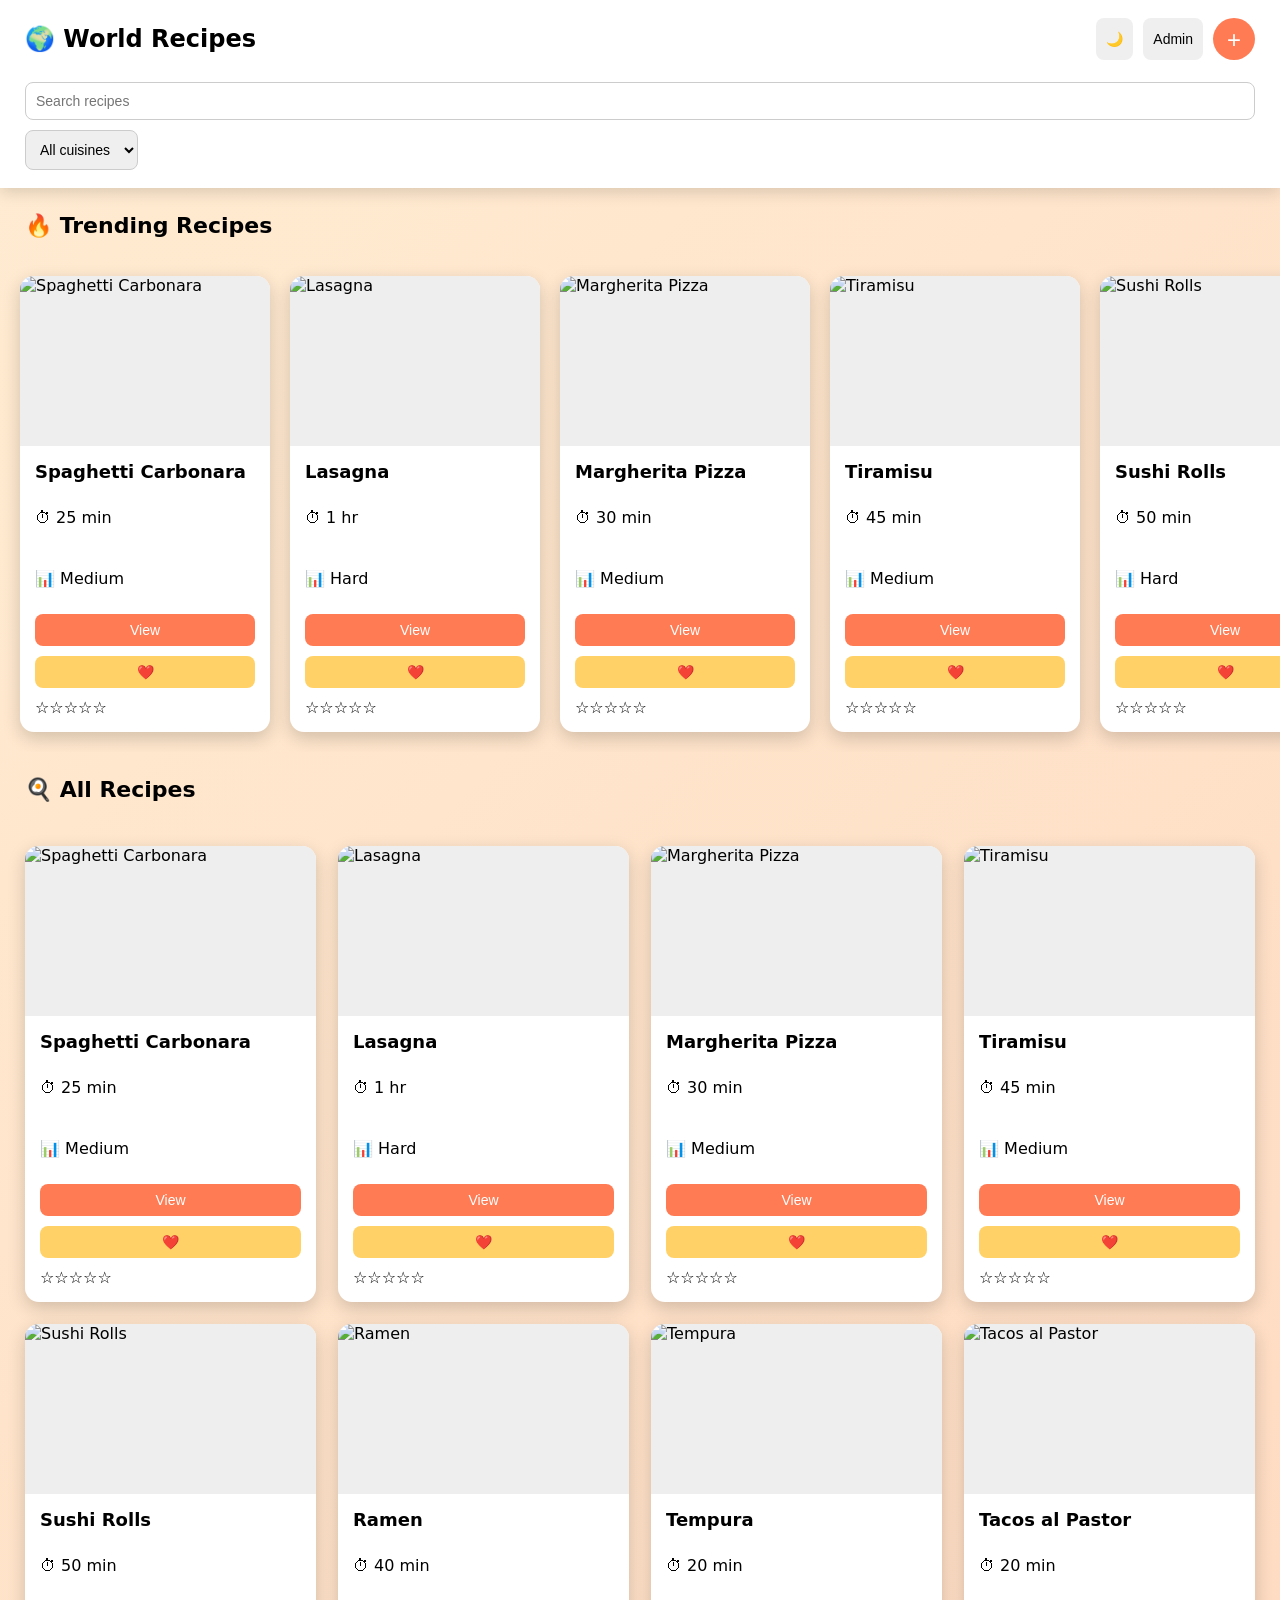
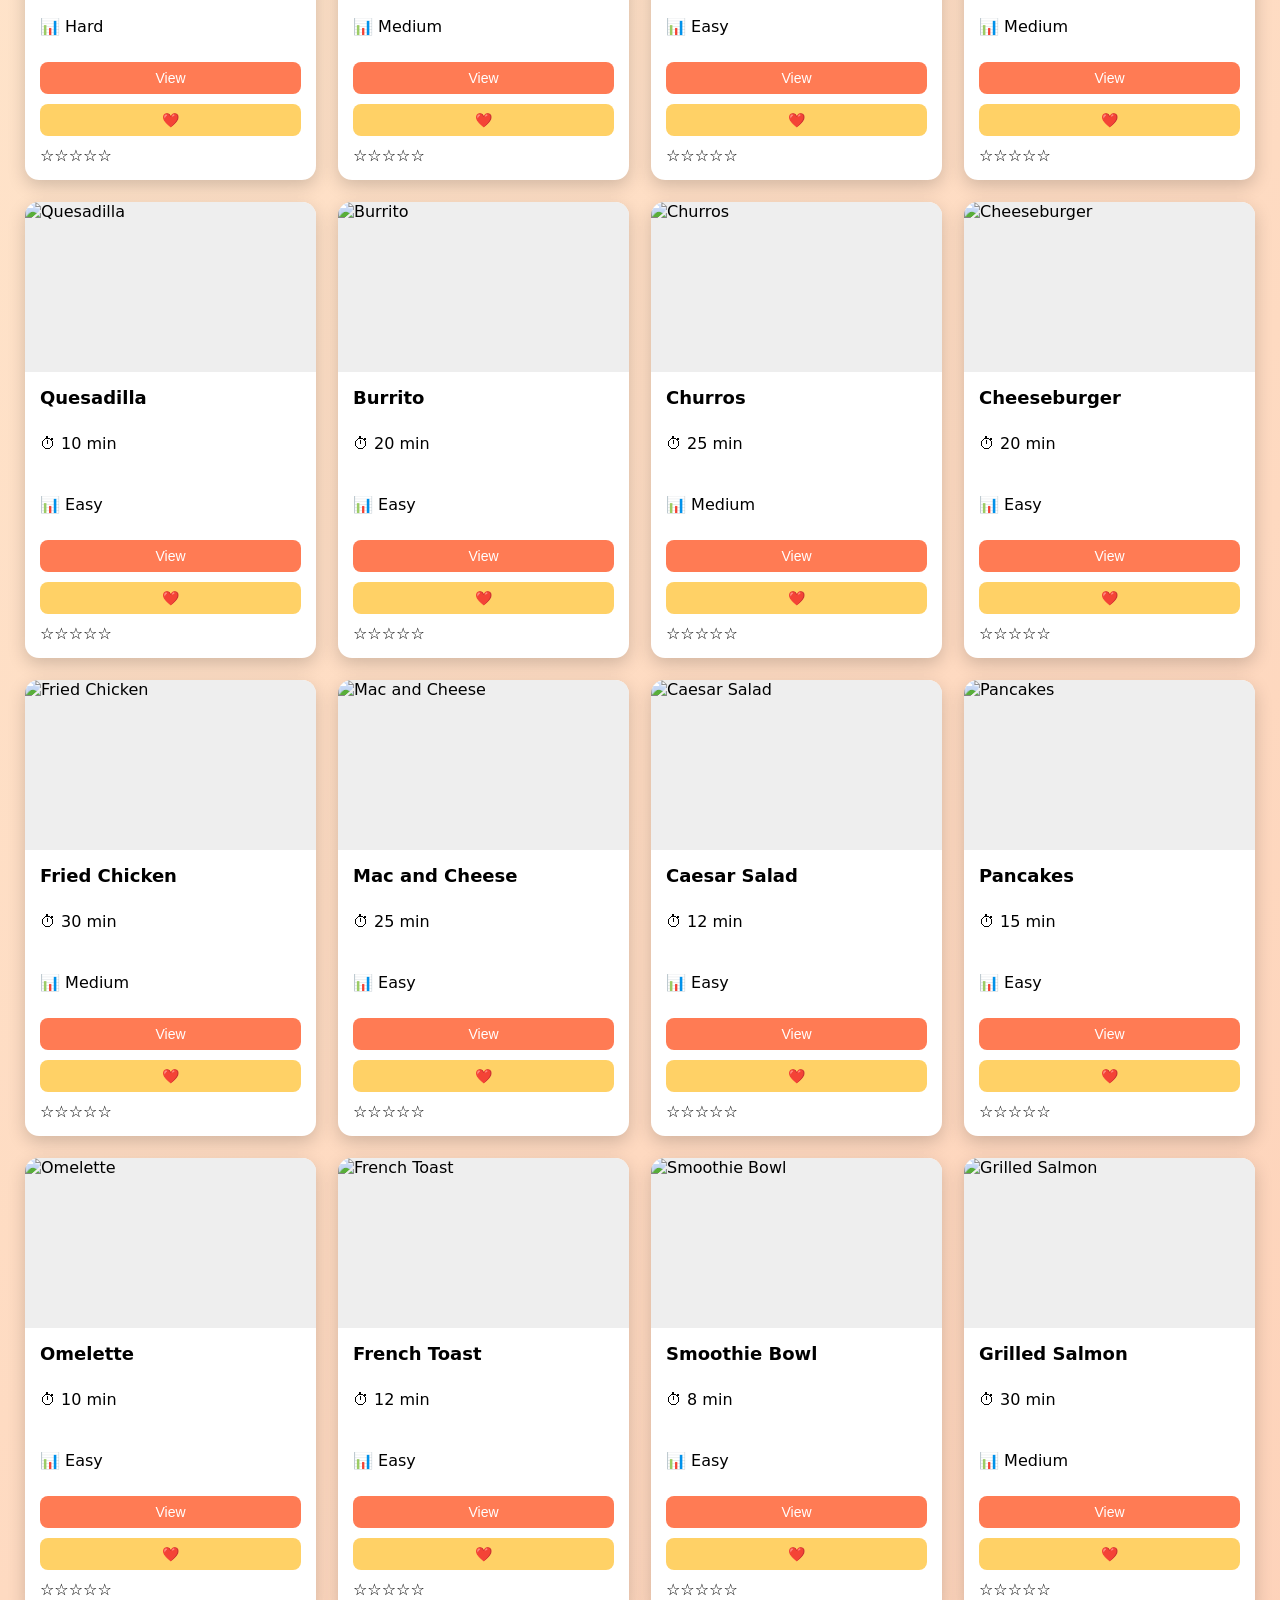
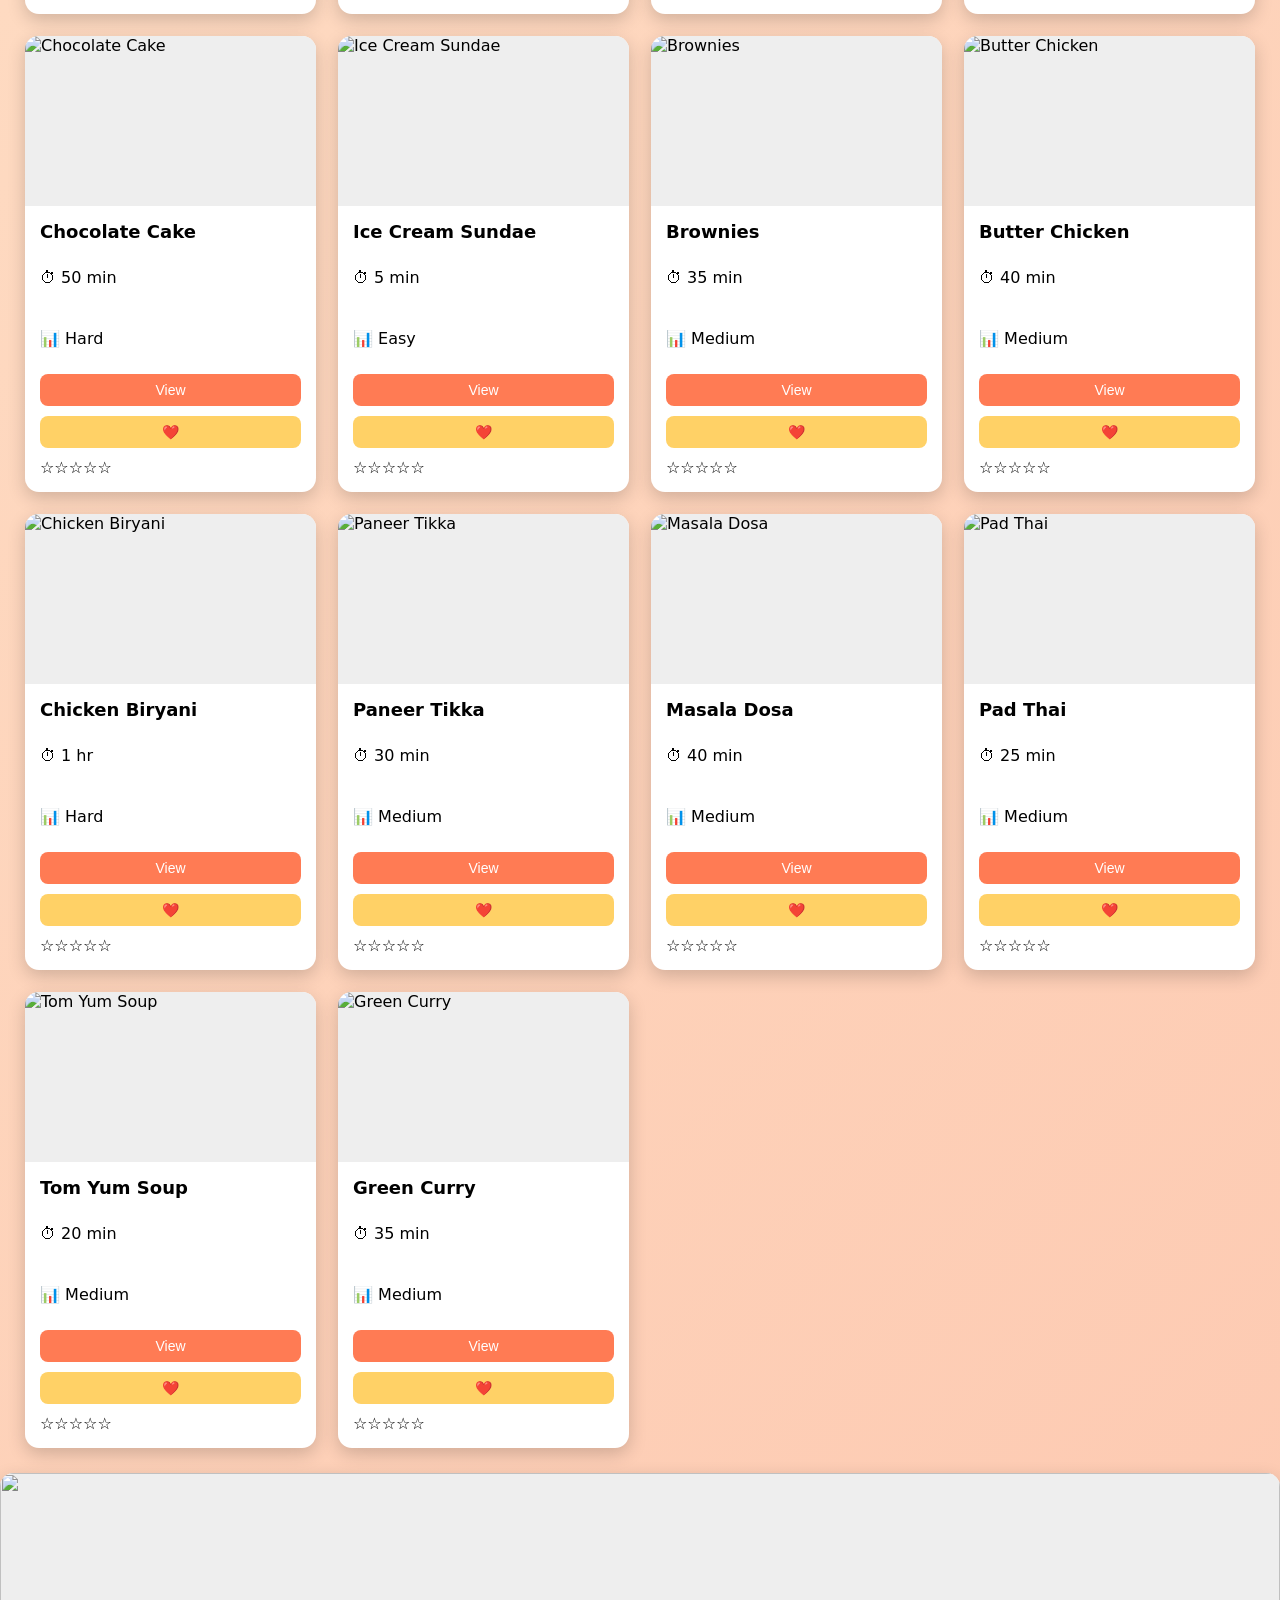
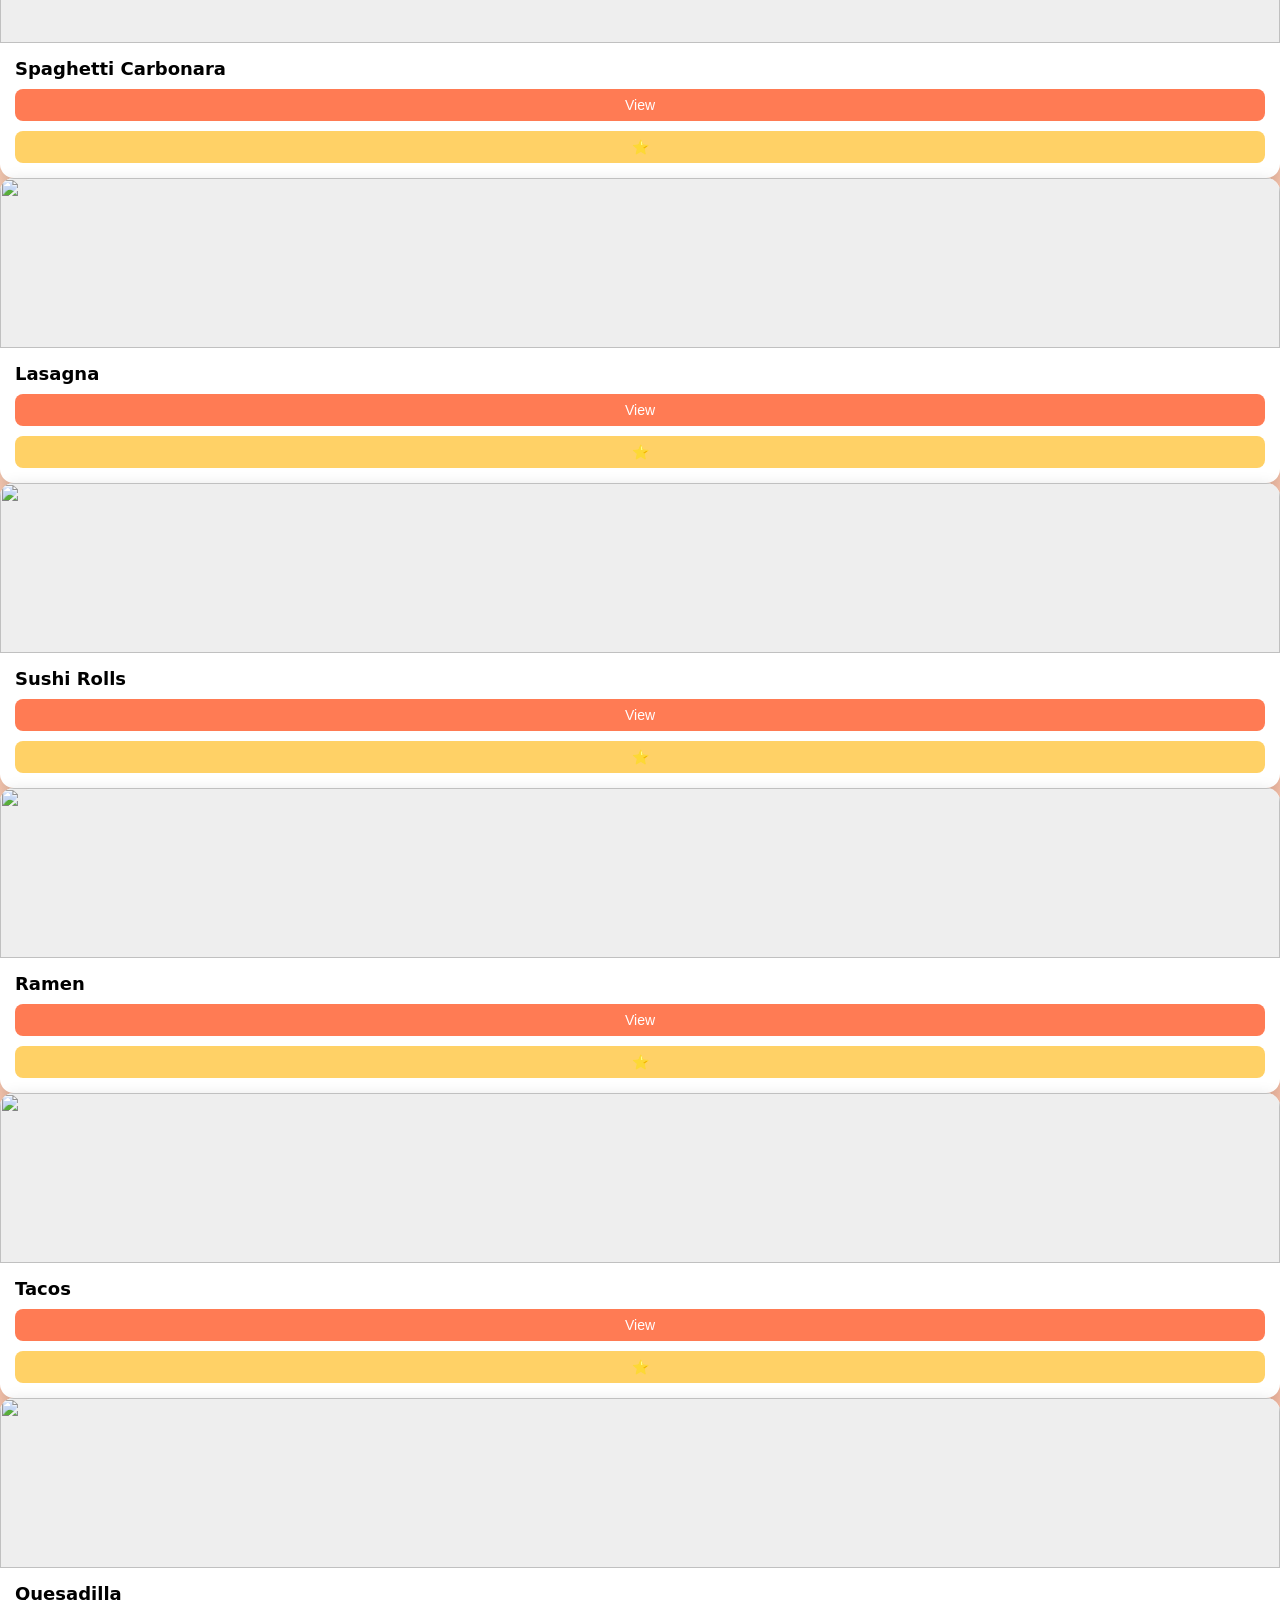
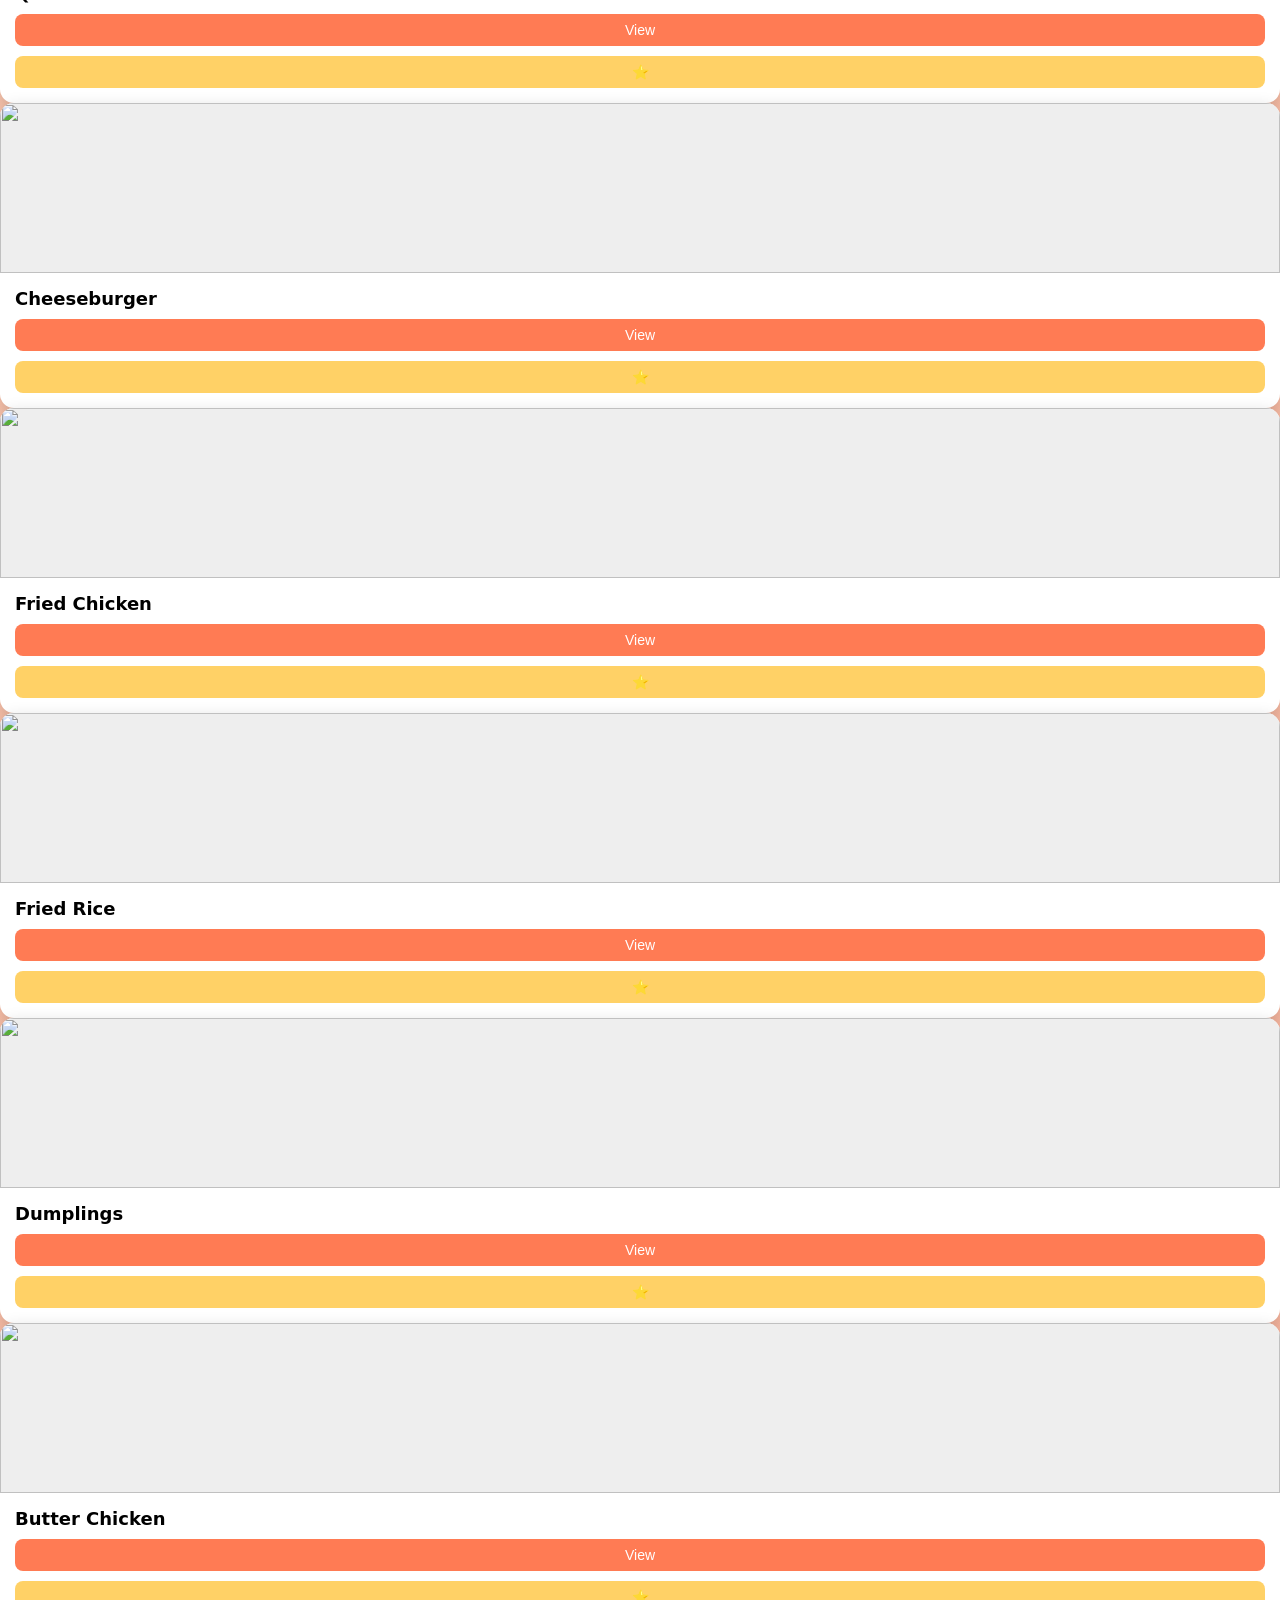
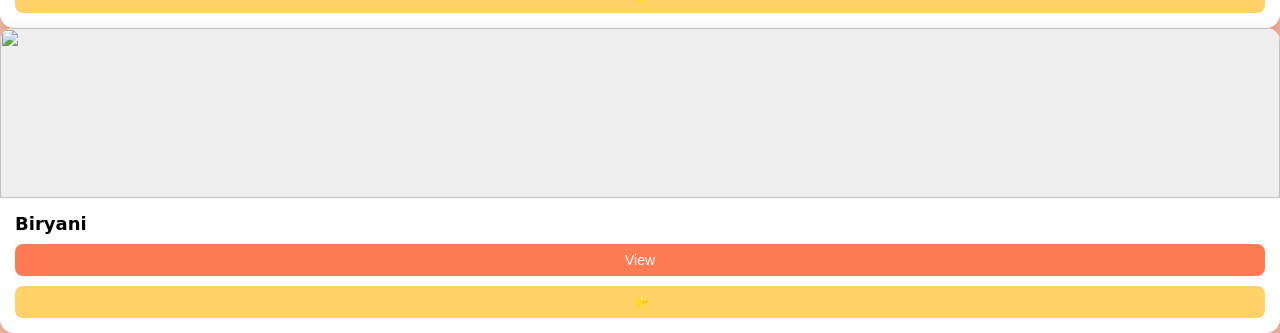
==== index.html @ dfeff58e "Add files via upload" ====
<!DOCTYPE html>
<html>
<head>
<title>World Recipes</title>
<link rel="stylesheet" href="style.css">
</head>

<body>

<header>

<h1>🌍 World Recipes</h1>

<div class="topButtons">
<button onclick="toggleDark()">🌙</button>
<button onclick="location.href='admin.html'">Admin</button>
<button class="addBtn" onclick="location.href='add.html'">+</button>
</div>

<div class="controls">

<input id="search" placeholder="Search recipes">

<select id="filter">
<option value="all">All cuisines</option>
<option value="italian">Italian</option>
<option value="japanese">Japanese</option>
<option value="mexican">Mexican</option>
<option value="american">American</option>
<option value="chinese">Chinese</option>
<option value="indian">Indian</option>
</select>

</div>

</header>
<h2 class="sectionTitle">🔥 Trending Recipes</h2>

<div class="trending" id="trending"></div>

<h2 class="sectionTitle">🍳 All Recipes</h2>

<div class="container" id="recipes"></div>

<div class="recipe" data-type="italian">
<img src="https://images.unsplash.com/photo-1603133872878-684f208fb84b">
<div class="content">
<h3>Spaghetti Carbonara</h3>
<button class="view">View</button>
<button class="fav">⭐</button>
<div class="details">
<p>Spaghetti, eggs, pancetta, pecorino cheese.</p>
</div>
</div>
</div>

<div class="recipe" data-type="italian">
<img src="https://images.unsplash.com/photo-1600891964092-4316c288032e">
<div class="content">
<h3>Lasagna</h3>
<button class="view">View</button>
<button class="fav">⭐</button>
<div class="details">
<p>Pasta sheets, beef, tomato sauce, mozzarella.</p>
</div>
</div>
</div>

<div class="recipe" data-type="japanese">
<img src="https://images.unsplash.com/photo-1553621042-f6e147245754">
<div class="content">
<h3>Sushi Rolls</h3>
<button class="view">View</button>
<button class="fav">⭐</button>
<div class="details">
<p>Sushi rice, nori, fish, cucumber.</p>
</div>
</div>
</div>

<div class="recipe" data-type="japanese">
<img src="https://images.unsplash.com/photo-1604908176997-4312c5a2b7a2">
<div class="content">
<h3>Ramen</h3>
<button class="view">View</button>
<button class="fav">⭐</button>
<div class="details">
<p>Noodles, broth, egg, pork slices.</p>
</div>
</div>
</div>

<div class="recipe" data-type="mexican">
<img src="https://images.unsplash.com/photo-1600891964599-f61ba0e24092">
<div class="content">
<h3>Tacos</h3>
<button class="view">View</button>
<button class="fav">⭐</button>
<div class="details">
<p>Tortillas, beef, lettuce, tomatoes.</p>
</div>
</div>
</div>

<div class="recipe" data-type="mexican">
<img src="https://images.unsplash.com/photo-1601924638867-3ec2f2f2b9a9">
<div class="content">
<h3>Quesadilla</h3>
<button class="view">View</button>
<button class="fav">⭐</button>
<div class="details">
<p>Tortilla, cheese, chicken.</p>
</div>
</div>
</div>

<div class="recipe" data-type="american">
<img src="https://images.unsplash.com/photo-1550547660-d9450f859349">
<div class="content">
<h3>Cheeseburger</h3>
<button class="view">View</button>
<button class="fav">⭐</button>
<div class="details">
<p>Beef patty, bun, cheese, lettuce.</p>
</div>
</div>
</div>

<div class="recipe" data-type="american">
<img src="https://images.unsplash.com/photo-1562967916-eb82221dfb36">
<div class="content">
<h3>Fried Chicken</h3>
<button class="view">View</button>
<button class="fav">⭐</button>
<div class="details">
<p>Chicken, flour batter, spices.</p>
</div>
</div>
</div>

<div class="recipe" data-type="chinese">
<img src="https://images.unsplash.com/photo-1585032226651-759b368d7246">
<div class="content">
<h3>Fried Rice</h3>
<button class="view">View</button>
<button class="fav">⭐</button>
<div class="details">
<p>Rice, egg, soy sauce, vegetables.</p>
</div>
</div>
</div>

<div class="recipe" data-type="chinese">
<img src="https://images.unsplash.com/photo-1544025162-d76694265947">
<div class="content">
<h3>Dumplings</h3>
<button class="view">View</button>
<button class="fav">⭐</button>
<div class="details">
<p>Dough wrappers, pork filling.</p>
</div>
</div>
</div>

<div class="recipe" data-type="indian">
<img src="https://images.unsplash.com/photo-1605475128023-54c95c6f9c9f">
<div class="content">
<h3>Butter Chicken</h3>
<button class="view">View</button>
<button class="fav">⭐</button>
<div class="details">
<p>Chicken, butter sauce, spices.</p>
</div>
</div>
</div>

<div class="recipe" data-type="indian">
<img src="https://images.unsplash.com/photo-1596797038530-2c107aa2c4c0">
<div class="content">
<h3>Biryani</h3>
<button class="view">View</button>
<button class="fav">⭐</button>
<div class="details">
<p>Rice, chicken, spices.</p>
</div>
</div>
</div>

</div>

<script src="script.js"></script>

</body>
</html>
---- style.css ----
*{
box-sizing:border-box;
}

body{
margin:0;
font-family:system-ui,-apple-system,BlinkMacSystemFont,"Segoe UI",Roboto,Ubuntu,sans-serif;
background:linear-gradient(135deg,#ffecd2,#fcb69f);
min-height:100vh;
}

/* HEADER */

header{
background:white;
padding:18px 25px;
display:flex;
flex-wrap:wrap;
align-items:center;
justify-content:space-between;
box-shadow:0 4px 15px rgba(0,0,0,0.15);
position:sticky;
top:0;
z-index:10;
}

header h1{
margin:0;
font-size:24px;
}

.topButtons{
display:flex;
gap:10px;
}

.addBtn{
font-size:24px;
border:none;
background:#ff7b54;
color:white;
border-radius:50%;
width:42px;
height:42px;
cursor:pointer;
transition:.2s;
}

.addBtn:hover{
transform:scale(1.1);
background:#ff5722;
}

.controls{
width:100%;
margin-top:12px;
display:flex;
gap:10px;
flex-wrap:wrap;
}

.controls input,
.controls select{
padding:10px;
border-radius:8px;
border:1px solid #ccc;
font-size:14px;
}

/* RECIPES GRID */

.container{
padding:25px;
display:grid;
grid-template-columns:repeat(auto-fill,minmax(260px,1fr));
gap:22px;
}

/* RECIPE CARD */

.recipe{
background:white;
border-radius:14px;
overflow:hidden;
box-shadow:0 6px 18px rgba(0,0,0,0.18);
transition:.25s;
display:flex;
flex-direction:column;
}

.recipe:hover{
transform:translateY(-6px);
}

.recipe img{
width:100%;
height:170px;
object-fit:cover;
background:#eee;
}

/* CONTENT */

.content{
padding:15px;
display:flex;
flex-direction:column;
gap:10px;
}

.content h3{
margin:0;
font-size:18px;
}

/* BUTTONS */

button{
border:none;
border-radius:8px;
padding:8px 10px;
cursor:pointer;
font-size:14px;
}

.view{
background:#ff7b54;
color:white;
}

.view:hover{
background:#ff5722;
}

.fav{
background:#ffd166;
}

.fav.active{
background:#ffb703;
}

/* DETAILS */

.details{
display:none;
font-size:14px;
line-height:1.4;
color:#444;
}

/* FORM PAGE */

.formBox{
background:white;
max-width:520px;
margin:auto;
margin-top:60px;
padding:30px;
border-radius:14px;
box-shadow:0 8px 25px rgba(0,0,0,0.2);
}

.formBox h2{
margin-top:0;
}

input,
textarea{
width:100%;
padding:12px;
margin-top:10px;
border-radius:8px;
border:1px solid #ccc;
font-size:14px;
}

textarea{
min-height:100px;
resize:vertical;
}

.formBox button{
margin-top:12px;
background:#ff7b54;
color:white;
}

.formBox button:hover{
background:#ff5722;
}

/* MOBILE */

@media (max-width:600px){

header{
flex-direction:column;
align-items:flex-start;
}

.controls{
flex-direction:column;
}

.controls input,
.controls select{
width:100%;
}

.container{
grid-template-columns:1fr;
padding:18px;
}

.recipe img{
height:200px;
}

}
.sectionTitle{
margin-left:25px;
margin-top:25px;
font-size:22px;
}

.trending{
display:flex;
gap:20px;
overflow-x:auto;
padding:20px;
}

.trending .recipe{
min-width:250px;
}

/* DARK MODE */

.dark{
background:#1f1f1f;
color:white;
}

.dark header{
background:#2a2a2a;
}

.dark .recipe{
background:#2a2a2a;
color:white;
}

.dark input,
.dark select{
background:#333;
color:white;
border:none;
}
/* CSS loading test */
body {
  outline: 30px solid red !important;
}
/* Trending horizontal scroll */
.trending{
display:flex;
gap:20px;
overflow-x:auto;
scroll-behavior:smooth;
padding:20px;
}

.trending::-webkit-scrollbar{
height:8px;
}

.trending::-webkit-scrollbar-thumb{
background:#ff7b54;
border-radius:4px;
}

.trending .recipe{
min-width:250px;
flex-shrink:0;
transition:transform 0.2s;
}

.trending .recipe:hover{
transform:scale(1.05);
}
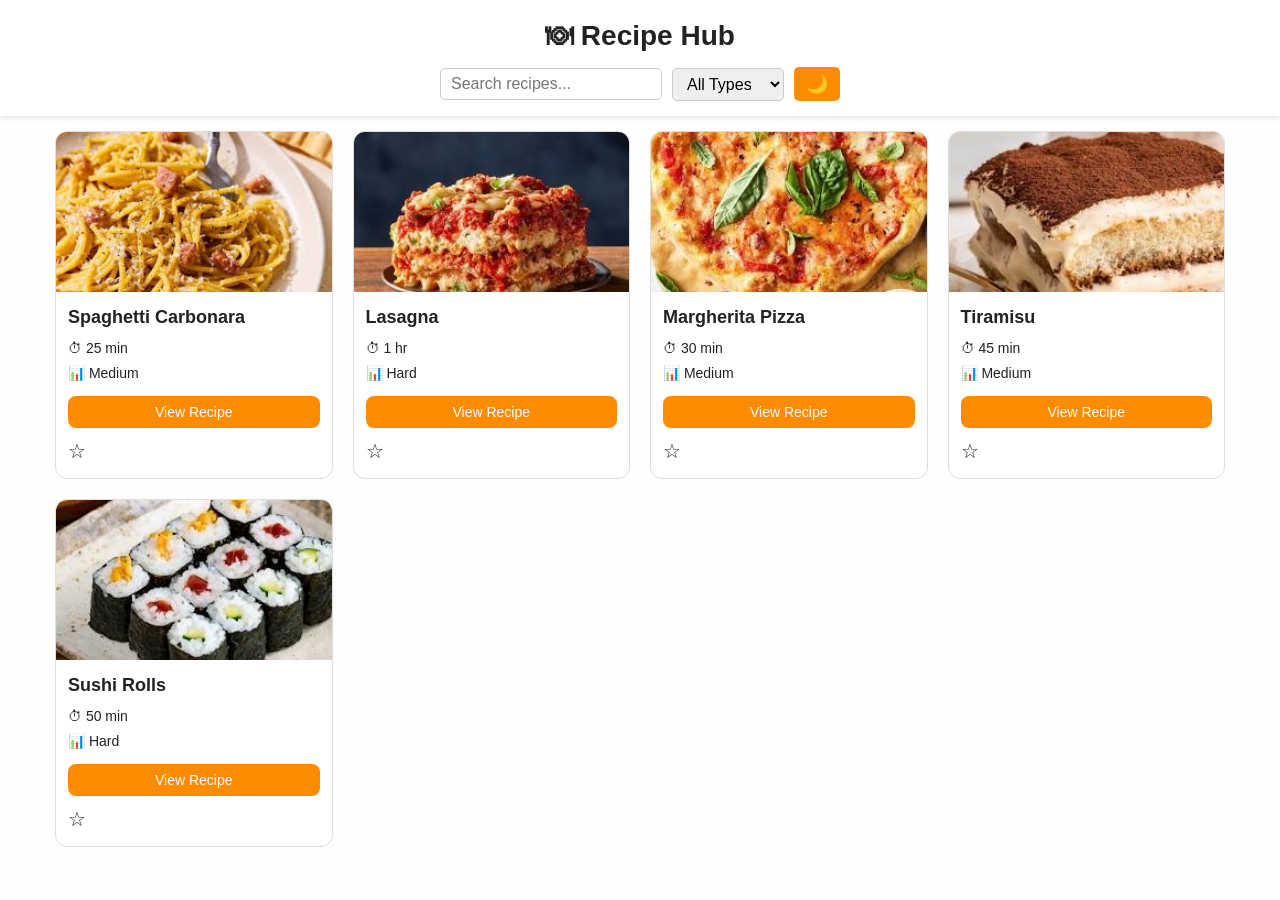
==== commit 1522fe42: "Revamp index.html for Recipe Hub Updated the structure and content of the recipe hub page, including" ====
--- a/index.html
+++ b/index.html
@@ -1,194 +1,346 @@
 <!DOCTYPE html>
-<html>
+<html lang="en">
 <head>
-<title>World Recipes</title>
+<meta charset="UTF-8">
+<meta name="viewport" content="width=device-width, initial-scale=1.0">
+<title>🍴 Recipe Hub</title>
 <link rel="stylesheet" href="style.css">
 </head>
-
 <body>
-
 <header>
-
-<h1>🌍 World Recipes</h1>
-
-<div class="topButtons">
-<button onclick="toggleDark()">🌙</button>
-<button onclick="location.href='admin.html'">Admin</button>
-<button class="addBtn" onclick="location.href='add.html'">+</button>
-</div>
-
-<div class="controls">
-
-<input id="search" placeholder="Search recipes">
-
-<select id="filter">
-<option value="all">All cuisines</option>
-<option value="italian">Italian</option>
-<option value="japanese">Japanese</option>
-<option value="mexican">Mexican</option>
-<option value="american">American</option>
-<option value="chinese">Chinese</option>
-<option value="indian">Indian</option>
-</select>
-
-</div>
-
+  <h1>🍽 Recipe Hub</h1>
+  <div class="top-controls">
+    <input type="text" id="search" placeholder="Search recipes...">
+    <select id="filter">
+      <option value="all">All Types</option>
+      <option value="italian">Italian</option>
+      <option value="japanese">Japanese</option>
+      <option value="mexican">Mexican</option>
+      <option value="american">American</option>
+      <option value="indian">Indian</option>
+      <option value="thai">Thai</option>
+      <option value="breakfast">Breakfast</option>
+      <option value="lunch">Lunch</option>
+      <option value="dinner">Dinner</option>
+      <option value="dessert">Dessert</option>
+    </select>
+    <button id="dark-toggle">🌙</button>
+  </div>
 </header>
-<h2 class="sectionTitle">🔥 Trending Recipes</h2>
-
-<div class="trending" id="trending"></div>
-
-<h2 class="sectionTitle">🍳 All Recipes</h2>
-
-<div class="container" id="recipes"></div>
-
+
+<main class="recipes-container" id="recipes">
+
+<!-- ===== Recipe Cards (30+) ===== -->
+<!-- Italian -->
 <div class="recipe" data-type="italian">
-<img src="https://images.unsplash.com/photo-1603133872878-684f208fb84b">
-<div class="content">
-<h3>Spaghetti Carbonara</h3>
-<button class="view">View</button>
-<button class="fav">⭐</button>
-<div class="details">
-<p>Spaghetti, eggs, pancetta, pecorino cheese.</p>
-</div>
-</div>
+  <img src="spaghetti_carbonara.jpg" alt="Spaghetti Carbonara">
+  <div class="recipe-content">
+    <h3>Spaghetti Carbonara</h3>
+    <p>⏱ 25 min • 📊 Medium</p>
+    <button class="view" data-url="spaghetti_carbonara">View Recipe</button>
+    <span class="favorite">☆</span>
+  </div>
 </div>
 
 <div class="recipe" data-type="italian">
-<img src="https://images.unsplash.com/photo-1600891964092-4316c288032e">
-<div class="content">
-<h3>Lasagna</h3>
-<button class="view">View</button>
-<button class="fav">⭐</button>
-<div class="details">
-<p>Pasta sheets, beef, tomato sauce, mozzarella.</p>
-</div>
-</div>
-</div>
-
+  <img src="lasagna.jpg" alt="Lasagna">
+  <div class="recipe-content">
+    <h3>Lasagna</h3>
+    <p>⏱ 60 min • 📊 Hard</p>
+    <button class="view" data-url="lasagna">View Recipe</button>
+    <span class="favorite">☆</span>
+  </div>
+</div>
+
+<div class="recipe" data-type="italian">
+  <img src="margherita_pizza.jpg" alt="Margherita Pizza">
+  <div class="recipe-content">
+    <h3>Margherita Pizza</h3>
+    <p>⏱ 30 min • 📊 Medium</p>
+    <button class="view" data-url="margherita_pizza">View Recipe</button>
+    <span class="favorite">☆</span>
+  </div>
+</div>
+
+<div class="recipe" data-type="italian">
+  <img src="tiramisu.jpg" alt="Tiramisu">
+  <div class="recipe-content">
+    <h3>Tiramisu</h3>
+    <p>⏱ 40 min • 📊 Medium</p>
+    <button class="view" data-url="tiramisu">View Recipe</button>
+    <span class="favorite">☆</span>
+  </div>
+</div>
+
+<!-- Japanese -->
 <div class="recipe" data-type="japanese">
-<img src="https://images.unsplash.com/photo-1553621042-f6e147245754">
-<div class="content">
-<h3>Sushi Rolls</h3>
-<button class="view">View</button>
-<button class="fav">⭐</button>
-<div class="details">
-<p>Sushi rice, nori, fish, cucumber.</p>
-</div>
-</div>
+  <img src="sushi_rolls.jpg" alt="Sushi Rolls">
+  <div class="recipe-content">
+    <h3>Sushi Rolls</h3>
+    <p>⏱ 50 min • 📊 Medium</p>
+    <button class="view" data-url="sushi_rolls">View Recipe</button>
+    <span class="favorite">☆</span>
+  </div>
 </div>
 
 <div class="recipe" data-type="japanese">
-<img src="https://images.unsplash.com/photo-1604908176997-4312c5a2b7a2">
-<div class="content">
-<h3>Ramen</h3>
-<button class="view">View</button>
-<button class="fav">⭐</button>
-<div class="details">
-<p>Noodles, broth, egg, pork slices.</p>
-</div>
-</div>
-</div>
-
+  <img src="ramen.jpg" alt="Ramen">
+  <div class="recipe-content">
+    <h3>Ramen</h3>
+    <p>⏱ 45 min • 📊 Medium</p>
+    <button class="view" data-url="ramen">View Recipe</button>
+    <span class="favorite">☆</span>
+  </div>
+</div>
+
+<div class="recipe" data-type="japanese">
+  <img src="tempura.jpg" alt="Tempura">
+  <div class="recipe-content">
+    <h3>Tempura</h3>
+    <p>⏱ 35 min • 📊 Medium</p>
+    <button class="view" data-url="tempura">View Recipe</button>
+    <span class="favorite">☆</span>
+  </div>
+</div>
+
+<!-- Mexican -->
 <div class="recipe" data-type="mexican">
-<img src="https://images.unsplash.com/photo-1600891964599-f61ba0e24092">
-<div class="content">
-<h3>Tacos</h3>
-<button class="view">View</button>
-<button class="fav">⭐</button>
-<div class="details">
-<p>Tortillas, beef, lettuce, tomatoes.</p>
-</div>
-</div>
+  <img src="tacos_al_pastor.jpg" alt="Tacos al Pastor">
+  <div class="recipe-content">
+    <h3>Tacos al Pastor</h3>
+    <p>⏱ 40 min • 📊 Medium</p>
+    <button class="view" data-url="tacos_al_pastor">View Recipe</button>
+    <span class="favorite">☆</span>
+  </div>
 </div>
 
 <div class="recipe" data-type="mexican">
-<img src="https://images.unsplash.com/photo-1601924638867-3ec2f2f2b9a9">
-<div class="content">
-<h3>Quesadilla</h3>
-<button class="view">View</button>
-<button class="fav">⭐</button>
-<div class="details">
-<p>Tortilla, cheese, chicken.</p>
-</div>
-</div>
-</div>
-
-<div class="recipe" data-type="american">
-<img src="https://images.unsplash.com/photo-1550547660-d9450f859349">
-<div class="content">
-<h3>Cheeseburger</h3>
-<button class="view">View</button>
-<button class="fav">⭐</button>
-<div class="details">
-<p>Beef patty, bun, cheese, lettuce.</p>
-</div>
-</div>
-</div>
-
-<div class="recipe" data-type="american">
-<img src="https://images.unsplash.com/photo-1562967916-eb82221dfb36">
-<div class="content">
-<h3>Fried Chicken</h3>
-<button class="view">View</button>
-<button class="fav">⭐</button>
-<div class="details">
-<p>Chicken, flour batter, spices.</p>
-</div>
-</div>
-</div>
-
-<div class="recipe" data-type="chinese">
-<img src="https://images.unsplash.com/photo-1585032226651-759b368d7246">
-<div class="content">
-<h3>Fried Rice</h3>
-<button class="view">View</button>
-<button class="fav">⭐</button>
-<div class="details">
-<p>Rice, egg, soy sauce, vegetables.</p>
-</div>
-</div>
-</div>
-
-<div class="recipe" data-type="chinese">
-<img src="https://images.unsplash.com/photo-1544025162-d76694265947">
-<div class="content">
-<h3>Dumplings</h3>
-<button class="view">View</button>
-<button class="fav">⭐</button>
-<div class="details">
-<p>Dough wrappers, pork filling.</p>
-</div>
-</div>
-</div>
-
+  <img src="quesadilla.jpg" alt="Quesadilla">
+  <div class="recipe-content">
+    <h3>Quesadilla</h3>
+    <p>⏱ 25 min • 📊 Easy</p>
+    <button class="view" data-url="quesadilla">View Recipe</button>
+    <span class="favorite">☆</span>
+  </div>
+</div>
+
+<div class="recipe" data-type="mexican">
+  <img src="burrito.jpg" alt="Burrito">
+  <div class="recipe-content">
+    <h3>Burrito</h3>
+    <p>⏱ 30 min • 📊 Medium</p>
+    <button class="view" data-url="burrito">View Recipe</button>
+    <span class="favorite">☆</span>
+  </div>
+</div>
+
+<div class="recipe" data-type="mexican">
+  <img src="churros.jpg" alt="Churros">
+  <div class="recipe-content">
+    <h3>Churros</h3>
+    <p>⏱ 35 min • 📊 Medium</p>
+    <button class="view" data-url="churros">View Recipe</button>
+    <span class="favorite">☆</span>
+  </div>
+</div>
+
+<!-- American -->
+<div class="recipe" data-type="american">
+  <img src="cheeseburger.jpg" alt="Cheeseburger">
+  <div class="recipe-content">
+    <h3>Cheeseburger</h3>
+    <p>⏱ 30 min • 📊 Easy</p>
+    <button class="view" data-url="cheeseburger">View Recipe</button>
+    <span class="favorite">☆</span>
+  </div>
+</div>
+
+<div class="recipe" data-type="american">
+  <img src="fried_chicken.jpg" alt="Fried Chicken">
+  <div class="recipe-content">
+    <h3>Fried Chicken</h3>
+    <p>⏱ 50 min • 📊 Medium</p>
+    <button class="view" data-url="fried_chicken">View Recipe</button>
+    <span class="favorite">☆</span>
+  </div>
+</div>
+
+<div class="recipe" data-type="american">
+  <img src="mac_and_cheese.jpg" alt="Mac and Cheese">
+  <div class="recipe-content">
+    <h3>Mac and Cheese</h3>
+    <p>⏱ 35 min • 📊 Easy</p>
+    <button class="view" data-url="mac_and_cheese">View Recipe</button>
+    <span class="favorite">☆</span>
+  </div>
+</div>
+
+<div class="recipe" data-type="american">
+  <img src="caesar_salad.jpg" alt="Caesar Salad">
+  <div class="recipe-content">
+    <h3>Caesar Salad</h3>
+    <p>⏱ 20 min • 📊 Easy</p>
+    <button class="view" data-url="caesar_salad">View Recipe</button>
+    <span class="favorite">☆</span>
+  </div>
+</div>
+
+<!-- Breakfast -->
+<div class="recipe" data-type="breakfast">
+  <img src="pancakes.jpg" alt="Pancakes">
+  <div class="recipe-content">
+    <h3>Pancakes</h3>
+    <p>⏱ 20 min • 📊 Easy</p>
+    <button class="view" data-url="pancakes">View Recipe</button>
+    <span class="favorite">☆</span>
+  </div>
+</div>
+
+<div class="recipe" data-type="breakfast">
+  <img src="omelette.jpg" alt="Omelette">
+  <div class="recipe-content">
+    <h3>Omelette</h3>
+    <p>⏱ 15 min • 📊 Easy</p>
+    <button class="view" data-url="omelette">View Recipe</button>
+    <span class="favorite">☆</span>
+  </div>
+</div>
+
+<div class="recipe" data-type="breakfast">
+  <img src="french_toast.jpg" alt="French Toast">
+  <div class="recipe-content">
+    <h3>French Toast</h3>
+    <p>⏱ 20 min • 📊 Easy</p>
+    <button class="view" data-url="french_toast">View Recipe</button>
+    <span class="favorite">☆</span>
+  </div>
+</div>
+
+<div class="recipe" data-type="breakfast">
+  <img src="smoothie_bowl.jpg" alt="Smoothie Bowl">
+  <div class="recipe-content">
+    <h3>Smoothie Bowl</h3>
+    <p>⏱ 10 min • 📊 Easy</p>
+    <button class="view" data-url="smoothie_bowl">View Recipe</button>
+    <span class="favorite">☆</span>
+  </div>
+</div>
+
+<!-- Seafood / Dinner -->
+<div class="recipe" data-type="american">
+  <img src="grilled_salmon.jpg" alt="Grilled Salmon">
+  <div class="recipe-content">
+    <h3>Grilled Salmon</h3>
+    <p>⏱ 35 min • 📊 Medium</p>
+    <button class="view" data-url="grilled_salmon">View Recipe</button>
+    <span class="favorite">☆</span>
+  </div>
+</div>
+
+<!-- Desserts -->
+<div class="recipe" data-type="dessert">
+  <img src="chocolate_cake.jpg" alt="Chocolate Cake">
+  <div class="recipe-content">
+    <h3>Chocolate Cake</h3>
+    <p>⏱ 45 min • 📊 Medium</p>
+    <button class="view" data-url="chocolate_cake">View Recipe</button>
+    <span class="favorite">☆</span>
+  </div>
+</div>
+
+<div class="recipe" data-type="dessert">
+  <img src="ice_cream_sundae.jpg" alt="Ice Cream Sundae">
+  <div class="recipe-content">
+    <h3>Ice Cream Sundae</h3>
+    <p>⏱ 15 min • 📊 Easy</p>
+    <button class="view" data-url="ice_cream_sundae">View Recipe</button>
+    <span class="favorite">☆</span>
+  </div>
+</div>
+
+<div class="recipe" data-type="dessert">
+  <img src="brownies.jpg" alt="Brownies">
+  <div class="recipe-content">
+    <h3>Brownies</h3>
+    <p>⏱ 40 min • 📊 Medium</p>
+    <button class="view" data-url="brownies">View Recipe</button>
+    <span class="favorite">☆</span>
+  </div>
+</div>
+
+<!-- Indian -->
 <div class="recipe" data-type="indian">
-<img src="https://images.unsplash.com/photo-1605475128023-54c95c6f9c9f">
-<div class="content">
-<h3>Butter Chicken</h3>
-<button class="view">View</button>
-<button class="fav">⭐</button>
-<div class="details">
-<p>Chicken, butter sauce, spices.</p>
-</div>
-</div>
+  <img src="butter_chicken.jpg" alt="Butter Chicken">
+  <div class="recipe-content">
+    <h3>Butter Chicken</h3>
+    <p>⏱ 50 min • 📊 Medium</p>
+    <button class="view" data-url="butter_chicken">View Recipe</button>
+    <span class="favorite">☆</span>
+  </div>
 </div>
 
 <div class="recipe" data-type="indian">
-<img src="https://images.unsplash.com/photo-1596797038530-2c107aa2c4c0">
-<div class="content">
-<h3>Biryani</h3>
-<button class="view">View</button>
-<button class="fav">⭐</button>
-<div class="details">
-<p>Rice, chicken, spices.</p>
-</div>
-</div>
-</div>
-
-</div>
+  <img src="chicken_biryani.jpg" alt="Chicken Biryani">
+  <div class="recipe-content">
+    <h3>Chicken Biryani</h3>
+    <p>⏱ 60 min • 📊 Hard</p>
+    <button class="view" data-url="chicken_biryani">View Recipe</button>
+    <span class="favorite">☆</span>
+  </div>
+</div>
+
+<div class="recipe" data-type="indian">
+  <img src="paneer_tikka.jpg" alt="Paneer Tikka">
+  <div class="recipe-content">
+    <h3>Paneer Tikka</h3>
+    <p>⏱ 40 min • 📊 Medium</p>
+    <button class="view" data-url="paneer_tikka">View Recipe</button>
+    <span class="favorite">☆</span>
+  </div>
+</div>
+
+<div class="recipe" data-type="indian">
+  <img src="masala_dosa.jpg" alt="Masala Dosa">
+  <div class="recipe-content">
+    <h3>Masala Dosa</h3>
+    <p>⏱ 45 min • 📊 Medium</p>
+    <button class="view" data-url="masala_dosa">View Recipe</button>
+    <span class="favorite">☆</span>
+  </div>
+</div>
+
+<!-- Thai -->
+<div class="recipe" data-type="thai">
+  <img src="pad_thai.jpg" alt="Pad Thai">
+  <div class="recipe-content">
+    <h3>Pad Thai</h3>
+    <p>⏱ 30 min • 📊 Medium</p>
+    <button class="view" data-url="pad_thai">View Recipe</button>
+    <span class="favorite">☆</span>
+  </div>
+</div>
+
+<div class="recipe" data-type="thai">
+  <img src="tom_yum_soup.jpg" alt="Tom Yum Soup">
+  <div class="recipe-content">
+    <h3>Tom Yum Soup</h3>
+    <p>⏱ 35 min • 📊 Medium</p>
+    <button class="view" data-url="tom_yum_soup">View Recipe</button>
+    <span class="favorite">☆</span>
+  </div>
+</div>
+
+<div class="recipe" data-type="thai">
+  <img src="green_curry.jpg" alt="Green Curry">
+  <div class="recipe-content">
+    <h3>Green Curry</h3>
+    <p>⏱ 40 min • 📊 Medium</p>
+    <button class="view" data-url="green_curry">View Recipe</button>
+    <span class="favorite">☆</span>
+  </div>
+</div>
+</main>
 
 <script src="script.js"></script>
-
 </body>
-</html>+</html>
--- a/style.css
+++ b/style.css
@@ -1,290 +1,200 @@
-*{
-box-sizing:border-box;
-}
-
-body{
-margin:0;
-font-family:system-ui,-apple-system,BlinkMacSystemFont,"Segoe UI",Roboto,Ubuntu,sans-serif;
-background:linear-gradient(135deg,#ffecd2,#fcb69f);
-min-height:100vh;
-}
-
-/* HEADER */
-
-header{
-background:white;
-padding:18px 25px;
-display:flex;
-flex-wrap:wrap;
-align-items:center;
-justify-content:space-between;
-box-shadow:0 4px 15px rgba(0,0,0,0.15);
-position:sticky;
-top:0;
-z-index:10;
-}
-
-header h1{
-margin:0;
-font-size:24px;
-}
-
-.topButtons{
-display:flex;
-gap:10px;
-}
-
-.addBtn{
-font-size:24px;
-border:none;
-background:#ff7b54;
-color:white;
-border-radius:50%;
-width:42px;
-height:42px;
-cursor:pointer;
-transition:.2s;
-}
-
-.addBtn:hover{
-transform:scale(1.1);
-background:#ff5722;
-}
-
-.controls{
-width:100%;
-margin-top:12px;
-display:flex;
-gap:10px;
-flex-wrap:wrap;
-}
-
-.controls input,
-.controls select{
-padding:10px;
-border-radius:8px;
-border:1px solid #ccc;
-font-size:14px;
-}
-
-/* RECIPES GRID */
-
-.container{
-padding:25px;
-display:grid;
-grid-template-columns:repeat(auto-fill,minmax(260px,1fr));
-gap:22px;
-}
-
-/* RECIPE CARD */
-
-.recipe{
-background:white;
-border-radius:14px;
-overflow:hidden;
-box-shadow:0 6px 18px rgba(0,0,0,0.18);
-transition:.25s;
-display:flex;
-flex-direction:column;
-}
-
-.recipe:hover{
-transform:translateY(-6px);
-}
-
-.recipe img{
-width:100%;
-height:170px;
-object-fit:cover;
-background:#eee;
-}
-
-/* CONTENT */
-
-.content{
-padding:15px;
-display:flex;
-flex-direction:column;
-gap:10px;
-}
-
-.content h3{
-margin:0;
-font-size:18px;
-}
-
-/* BUTTONS */
-
-button{
-border:none;
-border-radius:8px;
-padding:8px 10px;
-cursor:pointer;
-font-size:14px;
-}
-
-.view{
-background:#ff7b54;
-color:white;
-}
-
-.view:hover{
-background:#ff5722;
-}
-
-.fav{
-background:#ffd166;
-}
-
-.fav.active{
-background:#ffb703;
-}
-
-/* DETAILS */
-
-.details{
-display:none;
-font-size:14px;
-line-height:1.4;
-color:#444;
-}
-
-/* FORM PAGE */
-
-.formBox{
-background:white;
-max-width:520px;
-margin:auto;
-margin-top:60px;
-padding:30px;
-border-radius:14px;
-box-shadow:0 8px 25px rgba(0,0,0,0.2);
-}
-
-.formBox h2{
-margin-top:0;
-}
-
-input,
-textarea{
-width:100%;
-padding:12px;
-margin-top:10px;
-border-radius:8px;
-border:1px solid #ccc;
-font-size:14px;
-}
-
-textarea{
-min-height:100px;
-resize:vertical;
-}
-
-.formBox button{
-margin-top:12px;
-background:#ff7b54;
-color:white;
-}
-
-.formBox button:hover{
-background:#ff5722;
-}
-
-/* MOBILE */
-
-@media (max-width:600px){
-
-header{
-flex-direction:column;
-align-items:flex-start;
-}
-
-.controls{
-flex-direction:column;
-}
-
-.controls input,
-.controls select{
-width:100%;
-}
-
-.container{
-grid-template-columns:1fr;
-padding:18px;
-}
-
-.recipe img{
-height:200px;
-}
-
-}
-.sectionTitle{
-margin-left:25px;
-margin-top:25px;
-font-size:22px;
-}
-
-.trending{
-display:flex;
-gap:20px;
-overflow-x:auto;
-padding:20px;
-}
-
-.trending .recipe{
-min-width:250px;
-}
-
-/* DARK MODE */
-
-.dark{
-background:#1f1f1f;
-color:white;
-}
-
-.dark header{
-background:#2a2a2a;
-}
-
-.dark .recipe{
-background:#2a2a2a;
-color:white;
-}
-
-.dark input,
-.dark select{
-background:#333;
-color:white;
-border:none;
-}
-/* CSS loading test */
+/* ================================
+   Reset & Base Styles
+================================ */
+* {
+  box-sizing: border-box;
+  margin: 0;
+  padding: 0;
+}
 body {
-  outline: 30px solid red !important;
-}
-/* Trending horizontal scroll */
-.trending{
-display:flex;
-gap:20px;
-overflow-x:auto;
-scroll-behavior:smooth;
-padding:20px;
-}
-
-.trending::-webkit-scrollbar{
-height:8px;
-}
-
-.trending::-webkit-scrollbar-thumb{
-background:#ff7b54;
-border-radius:4px;
-}
-
-.trending .recipe{
-min-width:250px;
-flex-shrink:0;
-transition:transform 0.2s;
-}
-
-.trending .recipe:hover{
-transform:scale(1.05);
-}+  font-family: 'Arial', sans-serif;
+  background: #fefefe;
+  color: #222;
+  line-height: 1.5;
+  transition: background 0.3s, color 0.3s;
+}
+body.dark {
+  background: #121212;
+  color: #f0f0f0;
+}
+a {
+  text-decoration: none;
+  color: inherit;
+}
+ul, ol {
+  margin-left: 20px;
+}
+
+/* ================================
+   Header & Controls
+================================ */
+header {
+  display: flex;
+  flex-direction: column;
+  align-items: center;
+  padding: 15px 10px;
+  background: rgba(255,255,255,0.95);
+  box-shadow: 0 2px 5px rgba(0,0,0,0.1);
+  position: sticky;
+  top: 0;
+  z-index: 100;
+  transition: background 0.3s;
+}
+body.dark header {
+  background: #1e1e1e;
+  box-shadow: 0 2px 5px rgba(255,255,255,0.05);
+}
+header h1 {
+  font-size: 28px;
+  margin-bottom: 10px;
+}
+.top-controls {
+  display: flex;
+  gap: 10px;
+  flex-wrap: wrap;
+  align-items: center;
+}
+.top-controls input,
+.top-controls select {
+  padding: 6px 10px;
+  font-size: 16px;
+  border-radius: 5px;
+  border: 1px solid #ccc;
+  outline: none;
+  transition: border-color 0.2s, background 0.3s;
+}
+body.dark .top-controls input,
+body.dark .top-controls select {
+  background: #1e1e1e;
+  border-color: #555;
+  color: #f0f0f0;
+}
+.top-controls input:focus,
+.top-controls select:focus {
+  border-color: #ff8c00;
+}
+
+/* ================================
+   Buttons
+================================ */
+button, #add-recipe {
+  cursor: pointer;
+  padding: 6px 12px;
+  font-size: 18px;
+  border: none;
+  border-radius: 5px;
+  background: #ff8c00;
+  color: white;
+  transition: background 0.2s, transform 0.1s;
+}
+button:hover, #add-recipe:hover {
+  background: #e67600;
+  transform: scale(1.05);
+}
+body.dark button, body.dark #add-recipe {
+  background: #ff9500;
+  color: #fff;
+}
+
+/* ================================
+   Recipes Grid
+================================ */
+.recipes-container {
+  display: grid;
+  grid-template-columns: repeat(auto-fit, minmax(220px, 1fr));
+  gap: 20px;
+  padding: 15px;
+  max-width: 1200px;
+  margin: auto;
+}
+
+/* ================================
+   Recipe Card
+================================ */
+.recipe {
+  background: #fff;
+  border: 1px solid #ddd;
+  border-radius: 12px;
+  overflow: hidden;
+  transition: transform 0.2s, box-shadow 0.2s;
+  display: flex;
+  flex-direction: column;
+}
+body.dark .recipe {
+  background: #1c1c1c;
+  border-color: #444;
+}
+.recipe:hover {
+  transform: translateY(-5px);
+  box-shadow: 0 10px 20px rgba(0,0,0,0.2);
+}
+.recipe img {
+  width: 100%;
+  height: 160px;
+  object-fit: cover;
+  transition: transform 0.3s;
+}
+.recipe:hover img {
+  transform: scale(1.05);
+}
+.recipe .content {
+  padding: 12px;
+  flex: 1;
+  display: flex;
+  flex-direction: column;
+}
+.recipe h3 {
+  font-size: 18px;
+  margin-bottom: 5px;
+}
+.recipe p {
+  font-size: 14px;
+  margin: 2px 0;
+}
+.recipe button.view {
+  margin-top: 10px;
+  font-size: 14px;
+  padding: 8px;
+  border-radius: 8px;
+}
+
+/* ================================
+   Favorites & Stars
+================================ */
+.favorites {
+  display: flex;
+  gap: 5px;
+  margin-top: 8px;
+}
+.star {
+  font-size: 20px;
+  cursor: pointer;
+  transition: transform 0.1s;
+}
+.star:hover {
+  transform: scale(1.3);
+}
+.star.filled {
+  color: #ff8c00;
+}
+
+/* ================================
+   Dark Mode Adjustments
+================================ */
+body.dark .recipe button.view {
+  background: #ff9500;
+}
+body.dark .recipe:hover {
+  box-shadow: 0 8px 20px rgba(255,255,255,0.2);
+}
+
+/* ================================
+   Mobile Responsive
+================================ */
+@media (max-width: 600px){
+  header h1 { font-size: 24px; }
+  .top-controls { flex-direction: column; gap: 8px; width: 100%; }
+  input, select, button, #add-recipe { width: 100%; }
+  .recipes-container { grid-template-columns: 1fr; }
+  .recipe img { height: 200px; }
+}
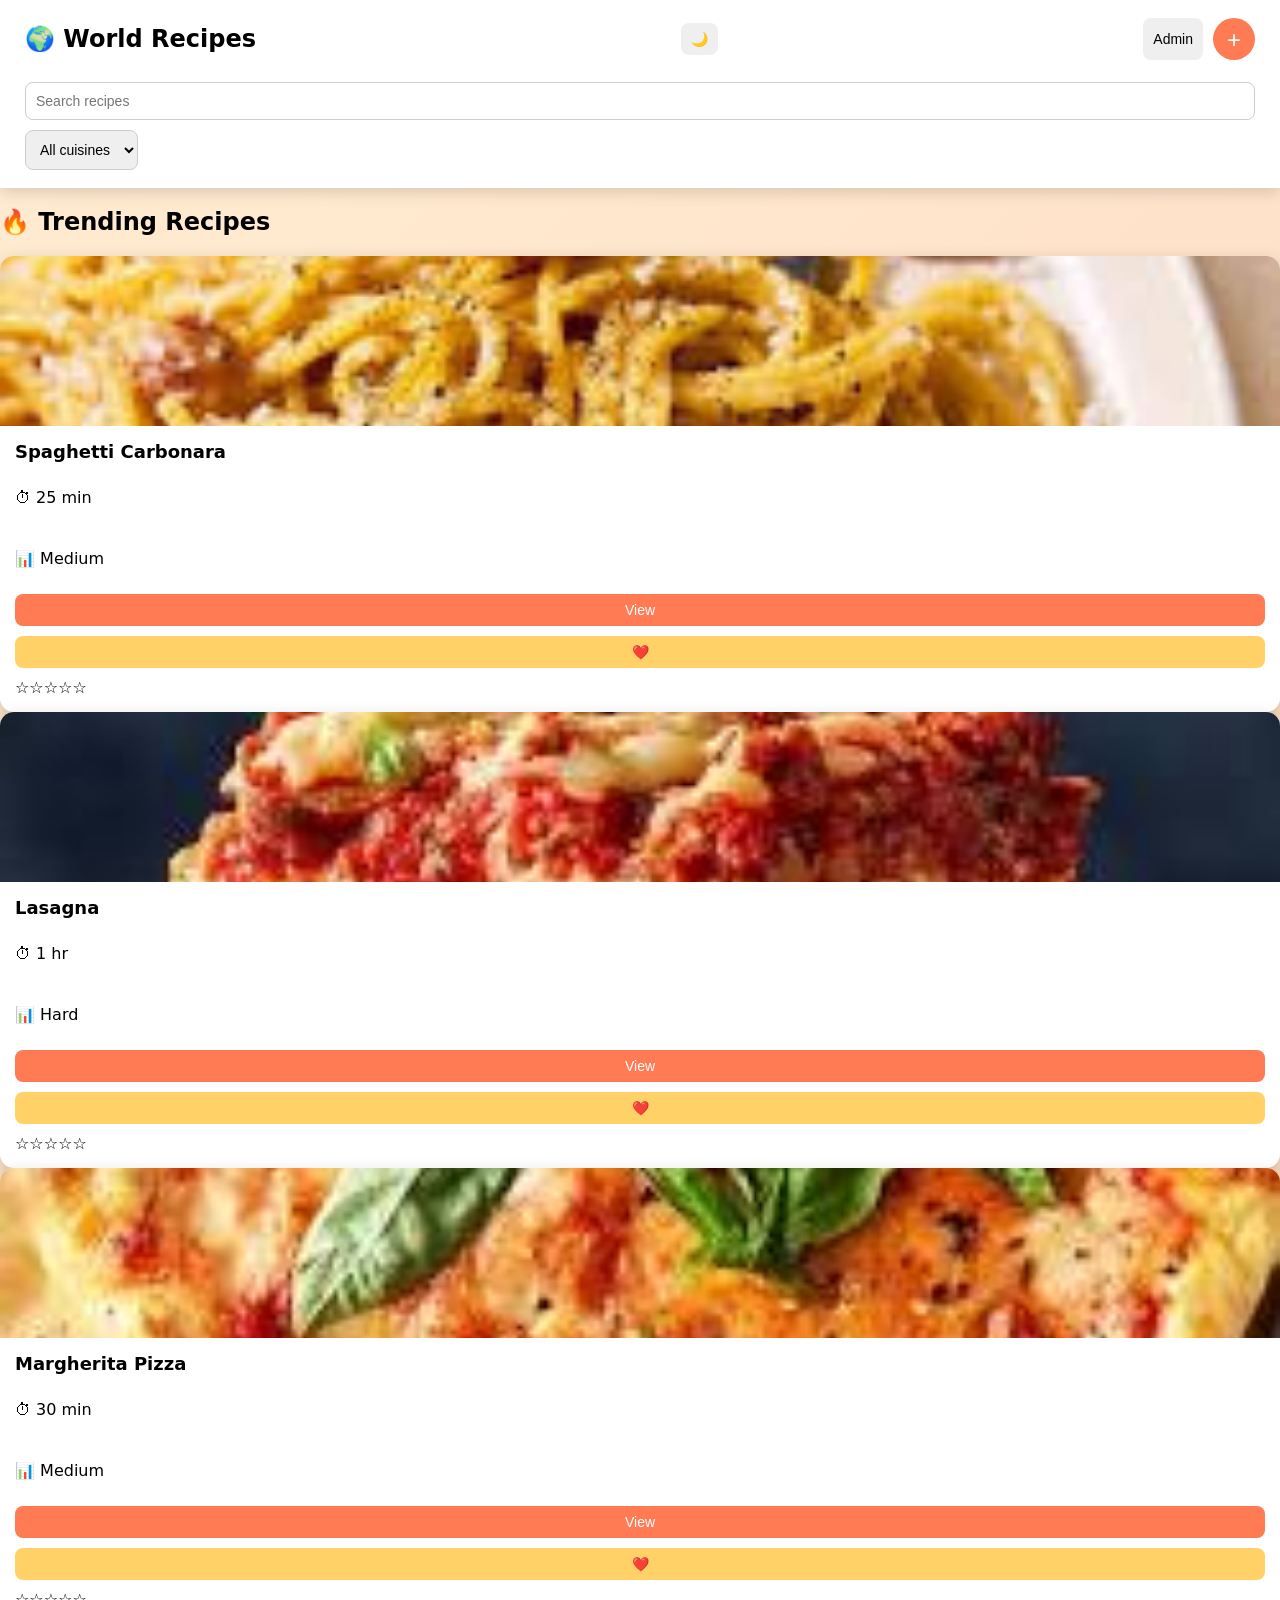
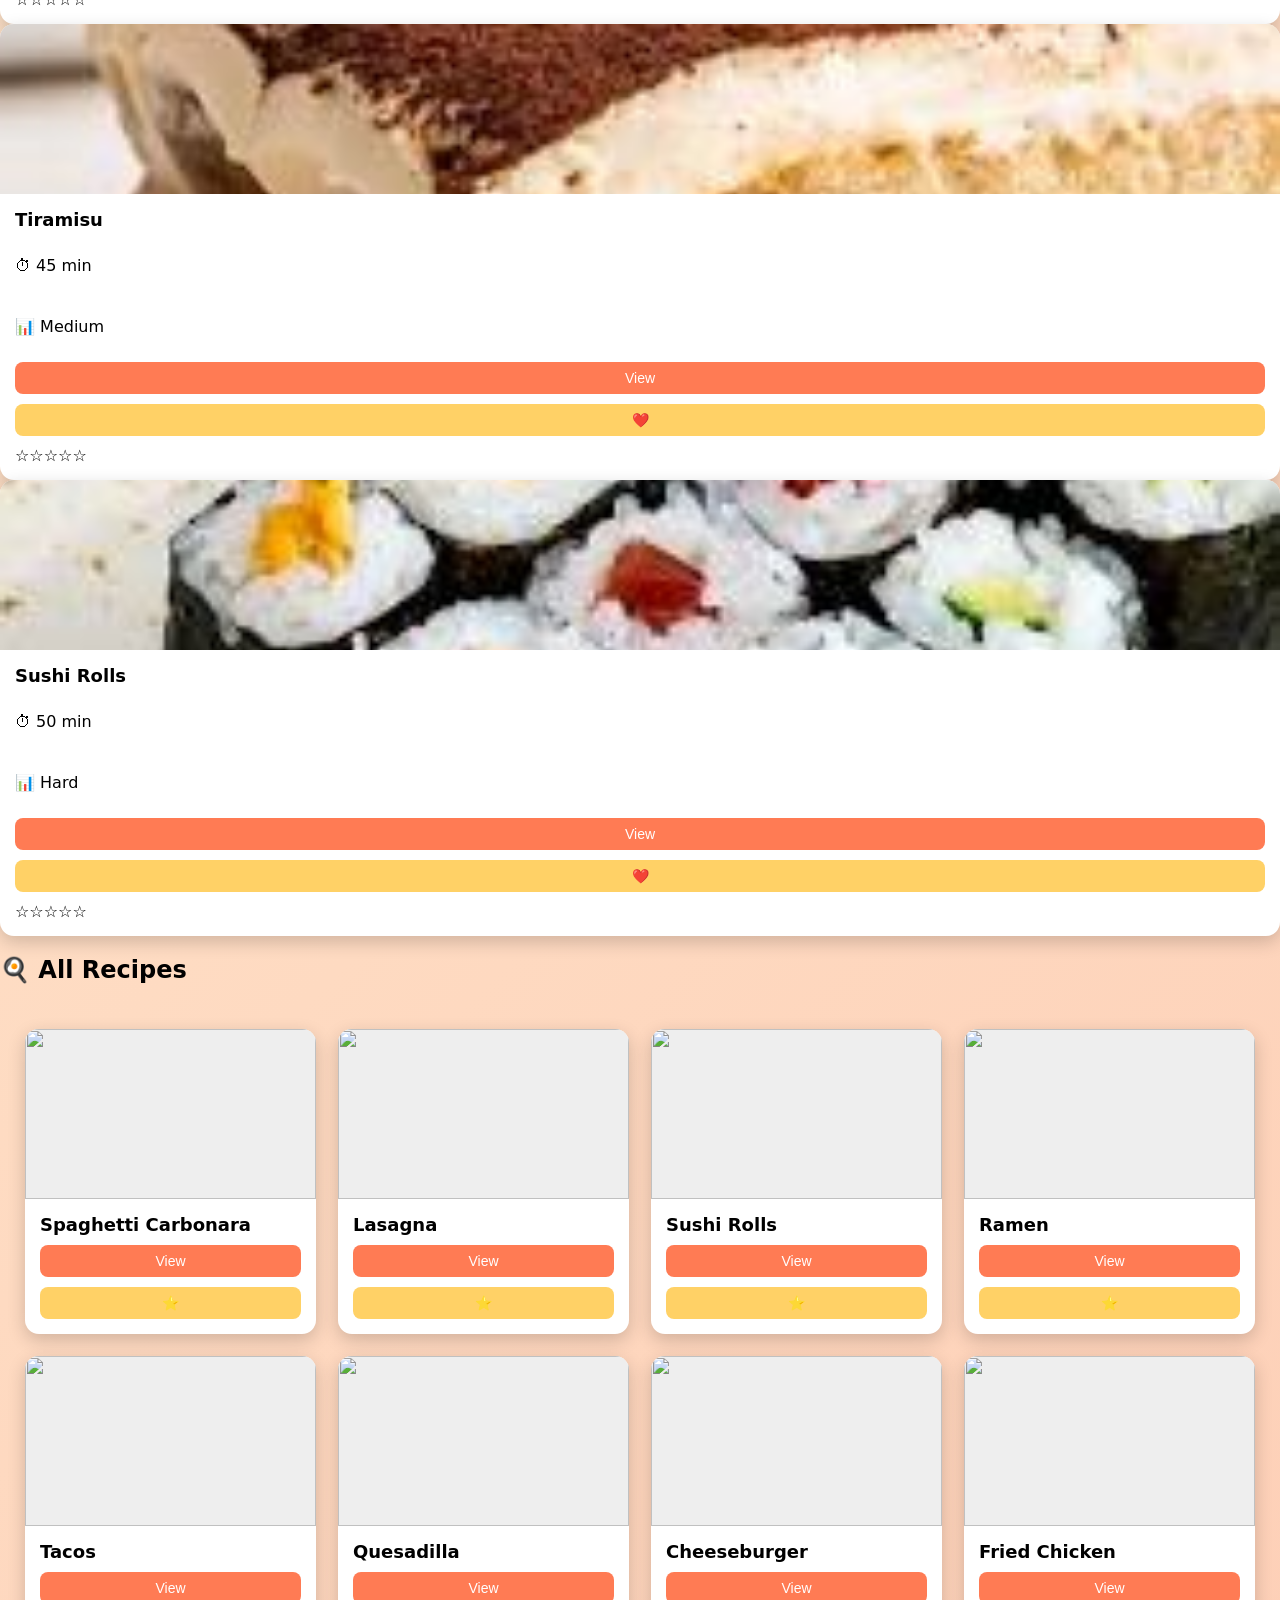
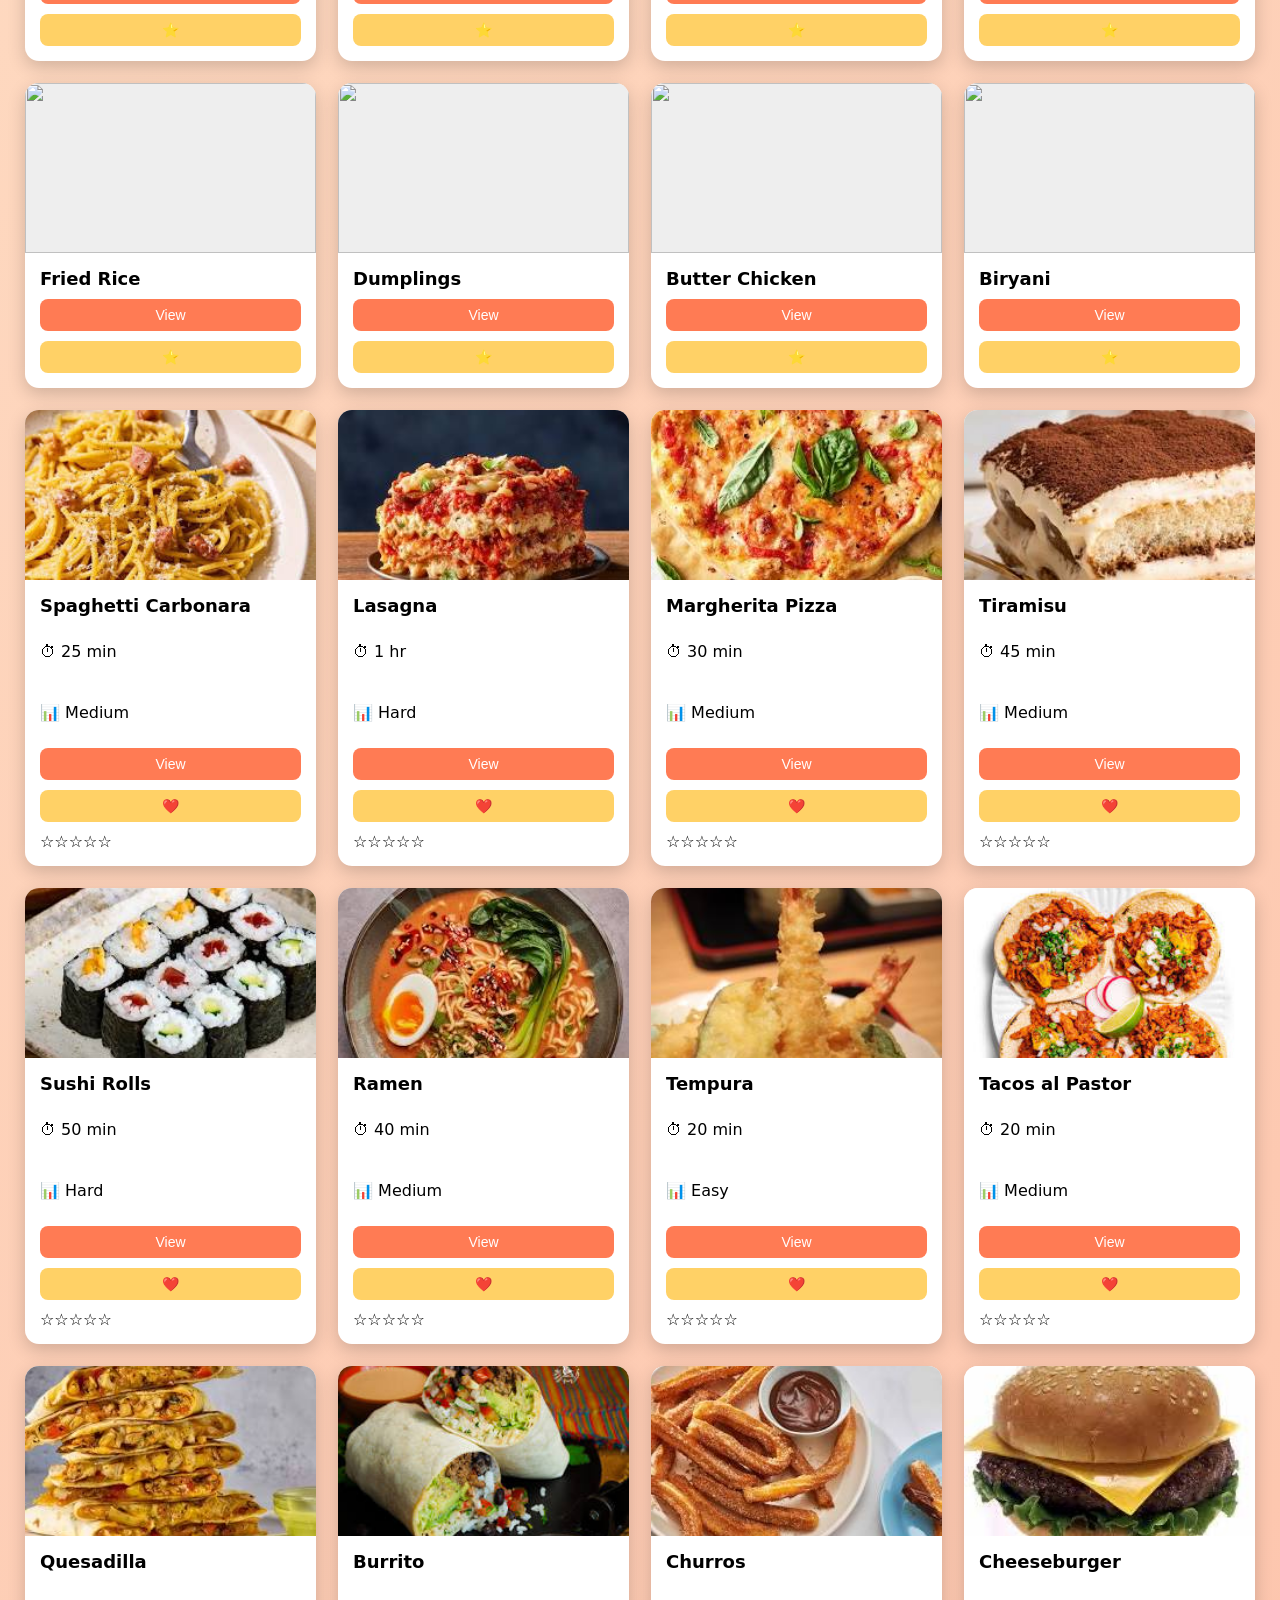
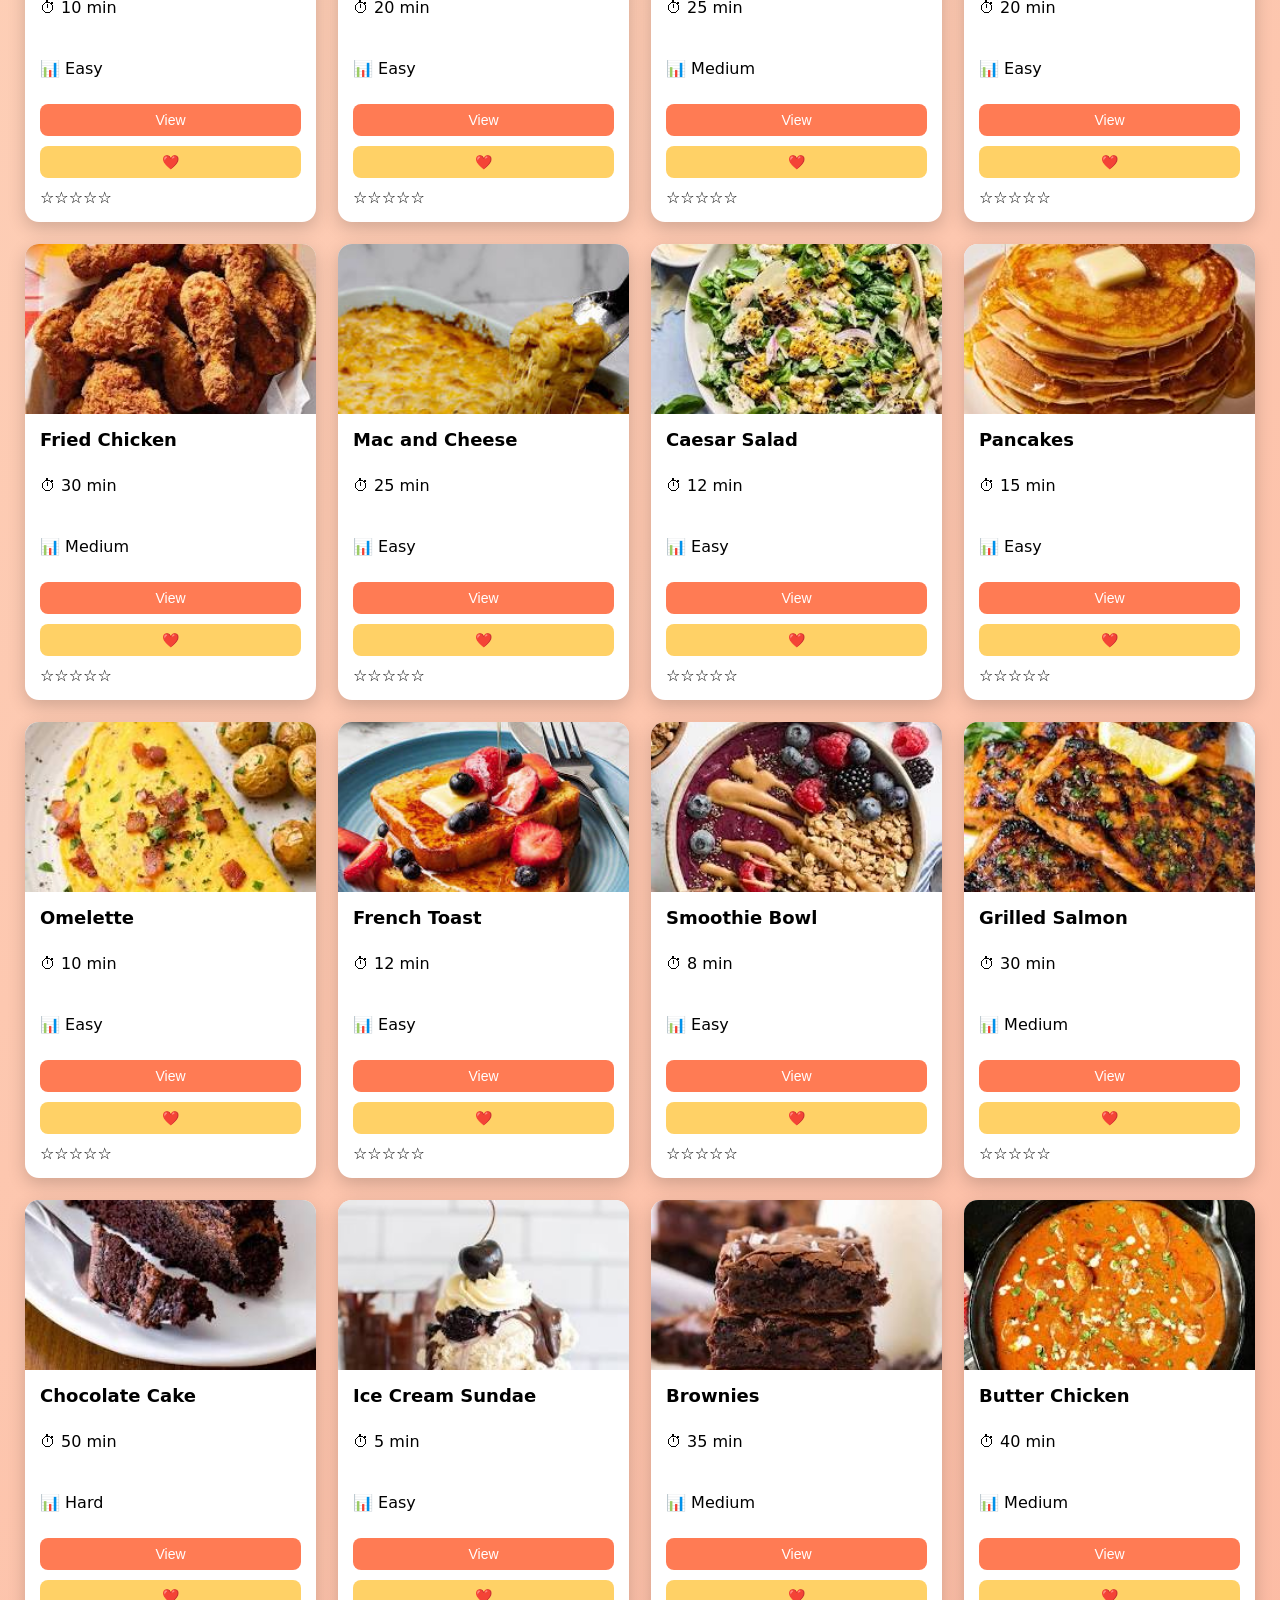
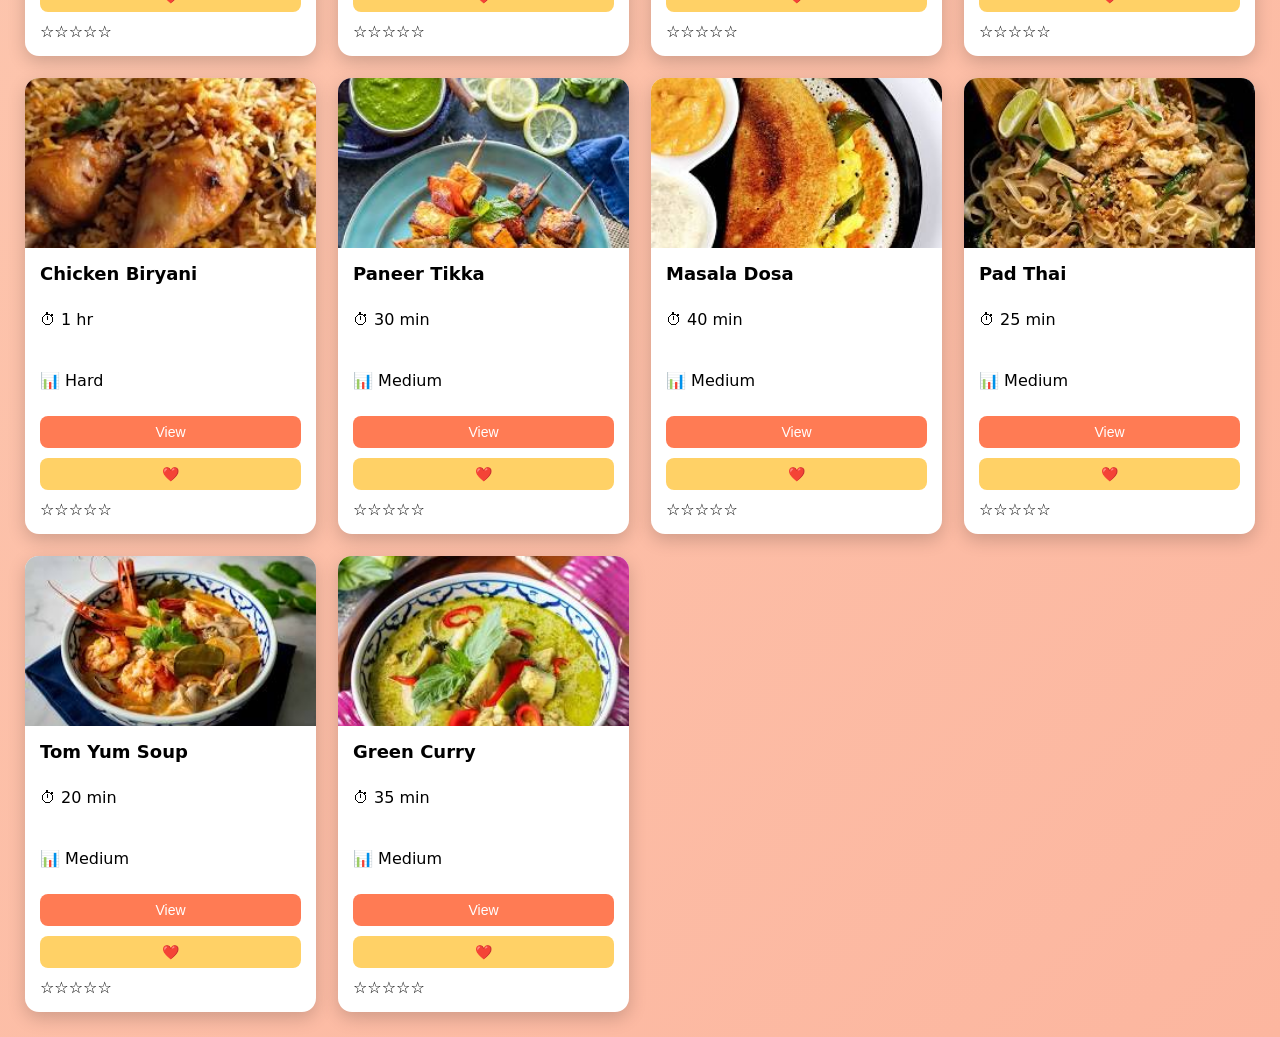
==== commit f1912c3c: "Revise index.html for World Recipes layout" ====
--- a/index.html
+++ b/index.html
@@ -1,346 +1,191 @@
 <!DOCTYPE html>
-<html lang="en">
+<html>
 <head>
-<meta charset="UTF-8">
-<meta name="viewport" content="width=device-width, initial-scale=1.0">
-<title>🍴 Recipe Hub</title>
+<title>World Recipes</title>
 <link rel="stylesheet" href="style.css">
 </head>
+
 <body>
+
 <header>
-  <h1>🍽 Recipe Hub</h1>
-  <div class="top-controls">
-    <input type="text" id="search" placeholder="Search recipes...">
-    <select id="filter">
-      <option value="all">All Types</option>
-      <option value="italian">Italian</option>
-      <option value="japanese">Japanese</option>
-      <option value="mexican">Mexican</option>
-      <option value="american">American</option>
-      <option value="indian">Indian</option>
-      <option value="thai">Thai</option>
-      <option value="breakfast">Breakfast</option>
-      <option value="lunch">Lunch</option>
-      <option value="dinner">Dinner</option>
-      <option value="dessert">Dessert</option>
-    </select>
-    <button id="dark-toggle">🌙</button>
-  </div>
+<h1>🌍 World Recipes</h1>
+<button onclick="toggleDark()">🌙</button>
+<div class="topButtons">
+<button onclick="location.href='admin.html'">Admin</button>
+<button class="addBtn" onclick="location.href='add.html'">+</button>
+</div>
+
+<div class="controls">
+
+<input id="search" placeholder="Search recipes">
+
+<select id="filter">
+<option value="all">All cuisines</option>
+<option value="italian">Italian</option>
+<option value="japanese">Japanese</option>
+<option value="mexican">Mexican</option>
+<option value="american">American</option>
+<option value="chinese">Chinese</option>
+<option value="indian">Indian</option>
+</select>
+
+</div>
+
 </header>
+  
+<h2 class="sectionTitle">🔥 Trending Recipes</h2>
+<div class="trending" id="trending"></div>
+<h2 class="sectionTitle">🍳 All Recipes</h2>
+  
+<div class="container" id="recipes">
 
-<main class="recipes-container" id="recipes">
-
-<!-- ===== Recipe Cards (30+) ===== -->
-<!-- Italian -->
 <div class="recipe" data-type="italian">
-  <img src="spaghetti_carbonara.jpg" alt="Spaghetti Carbonara">
-  <div class="recipe-content">
-    <h3>Spaghetti Carbonara</h3>
-    <p>⏱ 25 min • 📊 Medium</p>
-    <button class="view" data-url="spaghetti_carbonara">View Recipe</button>
-    <span class="favorite">☆</span>
-  </div>
+<img src="https://images.unsplash.com/photo-1603133872878-684f208fb84b">
+<div class="content">
+<h3>Spaghetti Carbonara</h3>
+<button class="view">View</button>
+<button class="fav">⭐</button>
+<div class="details">
+<p>Spaghetti, eggs, pancetta, pecorino cheese.</p>
+</div>
+</div>
 </div>
 
 <div class="recipe" data-type="italian">
-  <img src="lasagna.jpg" alt="Lasagna">
-  <div class="recipe-content">
-    <h3>Lasagna</h3>
-    <p>⏱ 60 min • 📊 Hard</p>
-    <button class="view" data-url="lasagna">View Recipe</button>
-    <span class="favorite">☆</span>
-  </div>
+<img src="https://images.unsplash.com/photo-1600891964092-4316c288032e">
+<div class="content">
+<h3>Lasagna</h3>
+<button class="view">View</button>
+<button class="fav">⭐</button>
+<div class="details">
+<p>Pasta sheets, beef, tomato sauce, mozzarella.</p>
 </div>
-
-<div class="recipe" data-type="italian">
-  <img src="margherita_pizza.jpg" alt="Margherita Pizza">
-  <div class="recipe-content">
-    <h3>Margherita Pizza</h3>
-    <p>⏱ 30 min • 📊 Medium</p>
-    <button class="view" data-url="margherita_pizza">View Recipe</button>
-    <span class="favorite">☆</span>
-  </div>
 </div>
-
-<div class="recipe" data-type="italian">
-  <img src="tiramisu.jpg" alt="Tiramisu">
-  <div class="recipe-content">
-    <h3>Tiramisu</h3>
-    <p>⏱ 40 min • 📊 Medium</p>
-    <button class="view" data-url="tiramisu">View Recipe</button>
-    <span class="favorite">☆</span>
-  </div>
-</div>
-
-<!-- Japanese -->
-<div class="recipe" data-type="japanese">
-  <img src="sushi_rolls.jpg" alt="Sushi Rolls">
-  <div class="recipe-content">
-    <h3>Sushi Rolls</h3>
-    <p>⏱ 50 min • 📊 Medium</p>
-    <button class="view" data-url="sushi_rolls">View Recipe</button>
-    <span class="favorite">☆</span>
-  </div>
 </div>
 
 <div class="recipe" data-type="japanese">
-  <img src="ramen.jpg" alt="Ramen">
-  <div class="recipe-content">
-    <h3>Ramen</h3>
-    <p>⏱ 45 min • 📊 Medium</p>
-    <button class="view" data-url="ramen">View Recipe</button>
-    <span class="favorite">☆</span>
-  </div>
+<img src="https://images.unsplash.com/photo-1553621042-f6e147245754">
+<div class="content">
+<h3>Sushi Rolls</h3>
+<button class="view">View</button>
+<button class="fav">⭐</button>
+<div class="details">
+<p>Sushi rice, nori, fish, cucumber.</p>
+</div>
+</div>
 </div>
 
 <div class="recipe" data-type="japanese">
-  <img src="tempura.jpg" alt="Tempura">
-  <div class="recipe-content">
-    <h3>Tempura</h3>
-    <p>⏱ 35 min • 📊 Medium</p>
-    <button class="view" data-url="tempura">View Recipe</button>
-    <span class="favorite">☆</span>
-  </div>
+<img src="https://images.unsplash.com/photo-1604908176997-4312c5a2b7a2">
+<div class="content">
+<h3>Ramen</h3>
+<button class="view">View</button>
+<button class="fav">⭐</button>
+<div class="details">
+<p>Noodles, broth, egg, pork slices.</p>
 </div>
-
-<!-- Mexican -->
-<div class="recipe" data-type="mexican">
-  <img src="tacos_al_pastor.jpg" alt="Tacos al Pastor">
-  <div class="recipe-content">
-    <h3>Tacos al Pastor</h3>
-    <p>⏱ 40 min • 📊 Medium</p>
-    <button class="view" data-url="tacos_al_pastor">View Recipe</button>
-    <span class="favorite">☆</span>
-  </div>
+</div>
 </div>
 
 <div class="recipe" data-type="mexican">
-  <img src="quesadilla.jpg" alt="Quesadilla">
-  <div class="recipe-content">
-    <h3>Quesadilla</h3>
-    <p>⏱ 25 min • 📊 Easy</p>
-    <button class="view" data-url="quesadilla">View Recipe</button>
-    <span class="favorite">☆</span>
-  </div>
+<img src="https://images.unsplash.com/photo-1600891964599-f61ba0e24092">
+<div class="content">
+<h3>Tacos</h3>
+<button class="view">View</button>
+<button class="fav">⭐</button>
+<div class="details">
+<p>Tortillas, beef, lettuce, tomatoes.</p>
+</div>
+</div>
 </div>
 
 <div class="recipe" data-type="mexican">
-  <img src="burrito.jpg" alt="Burrito">
-  <div class="recipe-content">
-    <h3>Burrito</h3>
-    <p>⏱ 30 min • 📊 Medium</p>
-    <button class="view" data-url="burrito">View Recipe</button>
-    <span class="favorite">☆</span>
-  </div>
+<img src="https://images.unsplash.com/photo-1601924638867-3ec2f2f2b9a9">
+<div class="content">
+<h3>Quesadilla</h3>
+<button class="view">View</button>
+<button class="fav">⭐</button>
+<div class="details">
+<p>Tortilla, cheese, chicken.</p>
 </div>
-
-<div class="recipe" data-type="mexican">
-  <img src="churros.jpg" alt="Churros">
-  <div class="recipe-content">
-    <h3>Churros</h3>
-    <p>⏱ 35 min • 📊 Medium</p>
-    <button class="view" data-url="churros">View Recipe</button>
-    <span class="favorite">☆</span>
-  </div>
 </div>
-
-<!-- American -->
-<div class="recipe" data-type="american">
-  <img src="cheeseburger.jpg" alt="Cheeseburger">
-  <div class="recipe-content">
-    <h3>Cheeseburger</h3>
-    <p>⏱ 30 min • 📊 Easy</p>
-    <button class="view" data-url="cheeseburger">View Recipe</button>
-    <span class="favorite">☆</span>
-  </div>
 </div>
 
 <div class="recipe" data-type="american">
-  <img src="fried_chicken.jpg" alt="Fried Chicken">
-  <div class="recipe-content">
-    <h3>Fried Chicken</h3>
-    <p>⏱ 50 min • 📊 Medium</p>
-    <button class="view" data-url="fried_chicken">View Recipe</button>
-    <span class="favorite">☆</span>
-  </div>
+<img src="https://images.unsplash.com/photo-1550547660-d9450f859349">
+<div class="content">
+<h3>Cheeseburger</h3>
+<button class="view">View</button>
+<button class="fav">⭐</button>
+<div class="details">
+<p>Beef patty, bun, cheese, lettuce.</p>
+</div>
+</div>
 </div>
 
 <div class="recipe" data-type="american">
-  <img src="mac_and_cheese.jpg" alt="Mac and Cheese">
-  <div class="recipe-content">
-    <h3>Mac and Cheese</h3>
-    <p>⏱ 35 min • 📊 Easy</p>
-    <button class="view" data-url="mac_and_cheese">View Recipe</button>
-    <span class="favorite">☆</span>
-  </div>
+<img src="https://images.unsplash.com/photo-1562967916-eb82221dfb36">
+<div class="content">
+<h3>Fried Chicken</h3>
+<button class="view">View</button>
+<button class="fav">⭐</button>
+<div class="details">
+<p>Chicken, flour batter, spices.</p>
+</div>
+</div>
 </div>
 
-<div class="recipe" data-type="american">
-  <img src="caesar_salad.jpg" alt="Caesar Salad">
-  <div class="recipe-content">
-    <h3>Caesar Salad</h3>
-    <p>⏱ 20 min • 📊 Easy</p>
-    <button class="view" data-url="caesar_salad">View Recipe</button>
-    <span class="favorite">☆</span>
-  </div>
+<div class="recipe" data-type="chinese">
+<img src="https://images.unsplash.com/photo-1585032226651-759b368d7246">
+<div class="content">
+<h3>Fried Rice</h3>
+<button class="view">View</button>
+<button class="fav">⭐</button>
+<div class="details">
+<p>Rice, egg, soy sauce, vegetables.</p>
+</div>
+</div>
 </div>
 
-<!-- Breakfast -->
-<div class="recipe" data-type="breakfast">
-  <img src="pancakes.jpg" alt="Pancakes">
-  <div class="recipe-content">
-    <h3>Pancakes</h3>
-    <p>⏱ 20 min • 📊 Easy</p>
-    <button class="view" data-url="pancakes">View Recipe</button>
-    <span class="favorite">☆</span>
-  </div>
+<div class="recipe" data-type="chinese">
+<img src="https://images.unsplash.com/photo-1544025162-d76694265947">
+<div class="content">
+<h3>Dumplings</h3>
+<button class="view">View</button>
+<button class="fav">⭐</button>
+<div class="details">
+<p>Dough wrappers, pork filling.</p>
 </div>
-
-<div class="recipe" data-type="breakfast">
-  <img src="omelette.jpg" alt="Omelette">
-  <div class="recipe-content">
-    <h3>Omelette</h3>
-    <p>⏱ 15 min • 📊 Easy</p>
-    <button class="view" data-url="omelette">View Recipe</button>
-    <span class="favorite">☆</span>
-  </div>
 </div>
-
-<div class="recipe" data-type="breakfast">
-  <img src="french_toast.jpg" alt="French Toast">
-  <div class="recipe-content">
-    <h3>French Toast</h3>
-    <p>⏱ 20 min • 📊 Easy</p>
-    <button class="view" data-url="french_toast">View Recipe</button>
-    <span class="favorite">☆</span>
-  </div>
-</div>
-
-<div class="recipe" data-type="breakfast">
-  <img src="smoothie_bowl.jpg" alt="Smoothie Bowl">
-  <div class="recipe-content">
-    <h3>Smoothie Bowl</h3>
-    <p>⏱ 10 min • 📊 Easy</p>
-    <button class="view" data-url="smoothie_bowl">View Recipe</button>
-    <span class="favorite">☆</span>
-  </div>
-</div>
-
-<!-- Seafood / Dinner -->
-<div class="recipe" data-type="american">
-  <img src="grilled_salmon.jpg" alt="Grilled Salmon">
-  <div class="recipe-content">
-    <h3>Grilled Salmon</h3>
-    <p>⏱ 35 min • 📊 Medium</p>
-    <button class="view" data-url="grilled_salmon">View Recipe</button>
-    <span class="favorite">☆</span>
-  </div>
-</div>
-
-<!-- Desserts -->
-<div class="recipe" data-type="dessert">
-  <img src="chocolate_cake.jpg" alt="Chocolate Cake">
-  <div class="recipe-content">
-    <h3>Chocolate Cake</h3>
-    <p>⏱ 45 min • 📊 Medium</p>
-    <button class="view" data-url="chocolate_cake">View Recipe</button>
-    <span class="favorite">☆</span>
-  </div>
-</div>
-
-<div class="recipe" data-type="dessert">
-  <img src="ice_cream_sundae.jpg" alt="Ice Cream Sundae">
-  <div class="recipe-content">
-    <h3>Ice Cream Sundae</h3>
-    <p>⏱ 15 min • 📊 Easy</p>
-    <button class="view" data-url="ice_cream_sundae">View Recipe</button>
-    <span class="favorite">☆</span>
-  </div>
-</div>
-
-<div class="recipe" data-type="dessert">
-  <img src="brownies.jpg" alt="Brownies">
-  <div class="recipe-content">
-    <h3>Brownies</h3>
-    <p>⏱ 40 min • 📊 Medium</p>
-    <button class="view" data-url="brownies">View Recipe</button>
-    <span class="favorite">☆</span>
-  </div>
-</div>
-
-<!-- Indian -->
-<div class="recipe" data-type="indian">
-  <img src="butter_chicken.jpg" alt="Butter Chicken">
-  <div class="recipe-content">
-    <h3>Butter Chicken</h3>
-    <p>⏱ 50 min • 📊 Medium</p>
-    <button class="view" data-url="butter_chicken">View Recipe</button>
-    <span class="favorite">☆</span>
-  </div>
 </div>
 
 <div class="recipe" data-type="indian">
-  <img src="chicken_biryani.jpg" alt="Chicken Biryani">
-  <div class="recipe-content">
-    <h3>Chicken Biryani</h3>
-    <p>⏱ 60 min • 📊 Hard</p>
-    <button class="view" data-url="chicken_biryani">View Recipe</button>
-    <span class="favorite">☆</span>
-  </div>
+<img src="https://images.unsplash.com/photo-1605475128023-54c95c6f9c9f">
+<div class="content">
+<h3>Butter Chicken</h3>
+<button class="view">View</button>
+<button class="fav">⭐</button>
+<div class="details">
+<p>Chicken, butter sauce, spices.</p>
+</div>
+</div>
 </div>
 
 <div class="recipe" data-type="indian">
-  <img src="paneer_tikka.jpg" alt="Paneer Tikka">
-  <div class="recipe-content">
-    <h3>Paneer Tikka</h3>
-    <p>⏱ 40 min • 📊 Medium</p>
-    <button class="view" data-url="paneer_tikka">View Recipe</button>
-    <span class="favorite">☆</span>
-  </div>
+<img src="https://images.unsplash.com/photo-1596797038530-2c107aa2c4c0">
+<div class="content">
+<h3>Biryani</h3>
+<button class="view">View</button>
+<button class="fav">⭐</button>
+<div class="details">
+<p>Rice, chicken, spices.</p>
+</div>
+</div>
 </div>
 
-<div class="recipe" data-type="indian">
-  <img src="masala_dosa.jpg" alt="Masala Dosa">
-  <div class="recipe-content">
-    <h3>Masala Dosa</h3>
-    <p>⏱ 45 min • 📊 Medium</p>
-    <button class="view" data-url="masala_dosa">View Recipe</button>
-    <span class="favorite">☆</span>
-  </div>
 </div>
 
-<!-- Thai -->
-<div class="recipe" data-type="thai">
-  <img src="pad_thai.jpg" alt="Pad Thai">
-  <div class="recipe-content">
-    <h3>Pad Thai</h3>
-    <p>⏱ 30 min • 📊 Medium</p>
-    <button class="view" data-url="pad_thai">View Recipe</button>
-    <span class="favorite">☆</span>
-  </div>
-</div>
+<script src="script.js"></script>
 
-<div class="recipe" data-type="thai">
-  <img src="tom_yum_soup.jpg" alt="Tom Yum Soup">
-  <div class="recipe-content">
-    <h3>Tom Yum Soup</h3>
-    <p>⏱ 35 min • 📊 Medium</p>
-    <button class="view" data-url="tom_yum_soup">View Recipe</button>
-    <span class="favorite">☆</span>
-  </div>
-</div>
-
-<div class="recipe" data-type="thai">
-  <img src="green_curry.jpg" alt="Green Curry">
-  <div class="recipe-content">
-    <h3>Green Curry</h3>
-    <p>⏱ 40 min • 📊 Medium</p>
-    <button class="view" data-url="green_curry">View Recipe</button>
-    <span class="favorite">☆</span>
-  </div>
-</div>
-</main>
-
-<script src="script.js"></script>
 </body>
 </html>
--- a/style.css
+++ b/style.css
@@ -1,200 +1,220 @@
-/* ================================
-   Reset & Base Styles
-================================ */
-* {
-  box-sizing: border-box;
-  margin: 0;
-  padding: 0;
-}
-body {
-  font-family: 'Arial', sans-serif;
-  background: #fefefe;
-  color: #222;
-  line-height: 1.5;
-  transition: background 0.3s, color 0.3s;
-}
-body.dark {
-  background: #121212;
-  color: #f0f0f0;
-}
-a {
-  text-decoration: none;
-  color: inherit;
-}
-ul, ol {
-  margin-left: 20px;
-}
-
-/* ================================
-   Header & Controls
-================================ */
-header {
-  display: flex;
-  flex-direction: column;
-  align-items: center;
-  padding: 15px 10px;
-  background: rgba(255,255,255,0.95);
-  box-shadow: 0 2px 5px rgba(0,0,0,0.1);
-  position: sticky;
-  top: 0;
-  z-index: 100;
-  transition: background 0.3s;
-}
-body.dark header {
-  background: #1e1e1e;
-  box-shadow: 0 2px 5px rgba(255,255,255,0.05);
-}
-header h1 {
-  font-size: 28px;
-  margin-bottom: 10px;
-}
-.top-controls {
-  display: flex;
-  gap: 10px;
-  flex-wrap: wrap;
-  align-items: center;
-}
-.top-controls input,
-.top-controls select {
-  padding: 6px 10px;
-  font-size: 16px;
-  border-radius: 5px;
-  border: 1px solid #ccc;
-  outline: none;
-  transition: border-color 0.2s, background 0.3s;
-}
-body.dark .top-controls input,
-body.dark .top-controls select {
-  background: #1e1e1e;
-  border-color: #555;
-  color: #f0f0f0;
-}
-.top-controls input:focus,
-.top-controls select:focus {
-  border-color: #ff8c00;
-}
-
-/* ================================
-   Buttons
-================================ */
-button, #add-recipe {
-  cursor: pointer;
-  padding: 6px 12px;
-  font-size: 18px;
-  border: none;
-  border-radius: 5px;
-  background: #ff8c00;
-  color: white;
-  transition: background 0.2s, transform 0.1s;
-}
-button:hover, #add-recipe:hover {
-  background: #e67600;
-  transform: scale(1.05);
-}
-body.dark button, body.dark #add-recipe {
-  background: #ff9500;
-  color: #fff;
-}
-
-/* ================================
-   Recipes Grid
-================================ */
-.recipes-container {
-  display: grid;
-  grid-template-columns: repeat(auto-fit, minmax(220px, 1fr));
-  gap: 20px;
-  padding: 15px;
-  max-width: 1200px;
-  margin: auto;
-}
-
-/* ================================
-   Recipe Card
-================================ */
-.recipe {
-  background: #fff;
-  border: 1px solid #ddd;
-  border-radius: 12px;
-  overflow: hidden;
-  transition: transform 0.2s, box-shadow 0.2s;
-  display: flex;
-  flex-direction: column;
-}
-body.dark .recipe {
-  background: #1c1c1c;
-  border-color: #444;
-}
-.recipe:hover {
-  transform: translateY(-5px);
-  box-shadow: 0 10px 20px rgba(0,0,0,0.2);
-}
-.recipe img {
-  width: 100%;
-  height: 160px;
-  object-fit: cover;
-  transition: transform 0.3s;
-}
-.recipe:hover img {
-  transform: scale(1.05);
-}
-.recipe .content {
-  padding: 12px;
-  flex: 1;
-  display: flex;
-  flex-direction: column;
-}
-.recipe h3 {
-  font-size: 18px;
-  margin-bottom: 5px;
-}
-.recipe p {
-  font-size: 14px;
-  margin: 2px 0;
-}
-.recipe button.view {
-  margin-top: 10px;
-  font-size: 14px;
-  padding: 8px;
-  border-radius: 8px;
-}
-
-/* ================================
-   Favorites & Stars
-================================ */
-.favorites {
-  display: flex;
-  gap: 5px;
-  margin-top: 8px;
-}
-.star {
-  font-size: 20px;
-  cursor: pointer;
-  transition: transform 0.1s;
-}
-.star:hover {
-  transform: scale(1.3);
-}
-.star.filled {
-  color: #ff8c00;
-}
-
-/* ================================
-   Dark Mode Adjustments
-================================ */
-body.dark .recipe button.view {
-  background: #ff9500;
-}
-body.dark .recipe:hover {
-  box-shadow: 0 8px 20px rgba(255,255,255,0.2);
-}
-
-/* ================================
-   Mobile Responsive
-================================ */
-@media (max-width: 600px){
-  header h1 { font-size: 24px; }
-  .top-controls { flex-direction: column; gap: 8px; width: 100%; }
-  input, select, button, #add-recipe { width: 100%; }
-  .recipes-container { grid-template-columns: 1fr; }
-  .recipe img { height: 200px; }
-}
+*{
+box-sizing:border-box;
+}
+
+body{
+margin:0;
+font-family:system-ui,-apple-system,BlinkMacSystemFont,"Segoe UI",Roboto,Ubuntu,sans-serif;
+background:linear-gradient(135deg,#ffecd2,#fcb69f);
+min-height:100vh;
+}
+
+/* HEADER */
+
+header{
+background:white;
+padding:18px 25px;
+display:flex;
+flex-wrap:wrap;
+align-items:center;
+justify-content:space-between;
+box-shadow:0 4px 15px rgba(0,0,0,0.15);
+position:sticky;
+top:0;
+z-index:10;
+}
+
+header h1{
+margin:0;
+font-size:24px;
+}
+
+.topButtons{
+display:flex;
+gap:10px;
+}
+
+.addBtn{
+font-size:24px;
+border:none;
+background:#ff7b54;
+color:white;
+border-radius:50%;
+width:42px;
+height:42px;
+cursor:pointer;
+transition:.2s;
+}
+
+.addBtn:hover{
+transform:scale(1.1);
+background:#ff5722;
+}
+
+.controls{
+width:100%;
+margin-top:12px;
+display:flex;
+gap:10px;
+flex-wrap:wrap;
+}
+
+.controls input,
+.controls select{
+padding:10px;
+border-radius:8px;
+border:1px solid #ccc;
+font-size:14px;
+}
+
+/* RECIPES GRID */
+
+.container{
+padding:25px;
+display:grid;
+grid-template-columns:repeat(auto-fill,minmax(260px,1fr));
+gap:22px;
+}
+
+/* RECIPE CARD */
+
+.recipe{
+background:white;
+border-radius:14px;
+overflow:hidden;
+box-shadow:0 6px 18px rgba(0,0,0,0.18);
+transition:.25s;
+display:flex;
+flex-direction:column;
+}
+
+.recipe:hover{
+transform:translateY(-6px);
+}
+
+.recipe img{
+width:100%;
+height:170px;
+object-fit:cover;
+background:#eee;
+}
+
+/* CONTENT */
+
+.content{
+padding:15px;
+display:flex;
+flex-direction:column;
+gap:10px;
+}
+
+.content h3{
+margin:0;
+font-size:18px;
+}
+
+/* BUTTONS */
+
+button{
+border:none;
+border-radius:8px;
+padding:8px 10px;
+cursor:pointer;
+font-size:14px;
+}
+
+.view{
+background:#ff7b54;
+color:white;
+}
+
+.view:hover{
+background:#ff5722;
+}
+
+.fav{
+background:#ffd166;
+}
+
+.fav.active{
+background:#ffb703;
+}
+
+/* DETAILS */
+
+.details{
+display:none;
+font-size:14px;
+line-height:1.4;
+color:#444;
+}
+
+/* FORM PAGE */
+
+.formBox{
+background:white;
+max-width:520px;
+margin:auto;
+margin-top:60px;
+padding:30px;
+border-radius:14px;
+box-shadow:0 8px 25px rgba(0,0,0,0.2);
+}
+
+.formBox h2{
+margin-top:0;
+}
+
+input,
+textarea{
+width:100%;
+padding:12px;
+margin-top:10px;
+border-radius:8px;
+border:1px solid #ccc;
+font-size:14px;
+}
+
+textarea{
+min-height:100px;
+resize:vertical;
+}
+
+.formBox button{
+margin-top:12px;
+background:#ff7b54;
+color:white;
+}
+
+.formBox button:hover{
+background:#ff5722;
+}
+
+/* MOBILE */
+
+@media (max-width:600px){
+
+header{
+flex-direction:column;
+align-items:flex-start;
+}
+
+.controls{
+flex-direction:column;
+}
+
+.controls input,
+.controls select{
+width:100%;
+}
+
+.container{
+grid-template-columns:1fr;
+padding:18px;
+}
+
+.recipe img{
+height:200px;
+}
+
+}
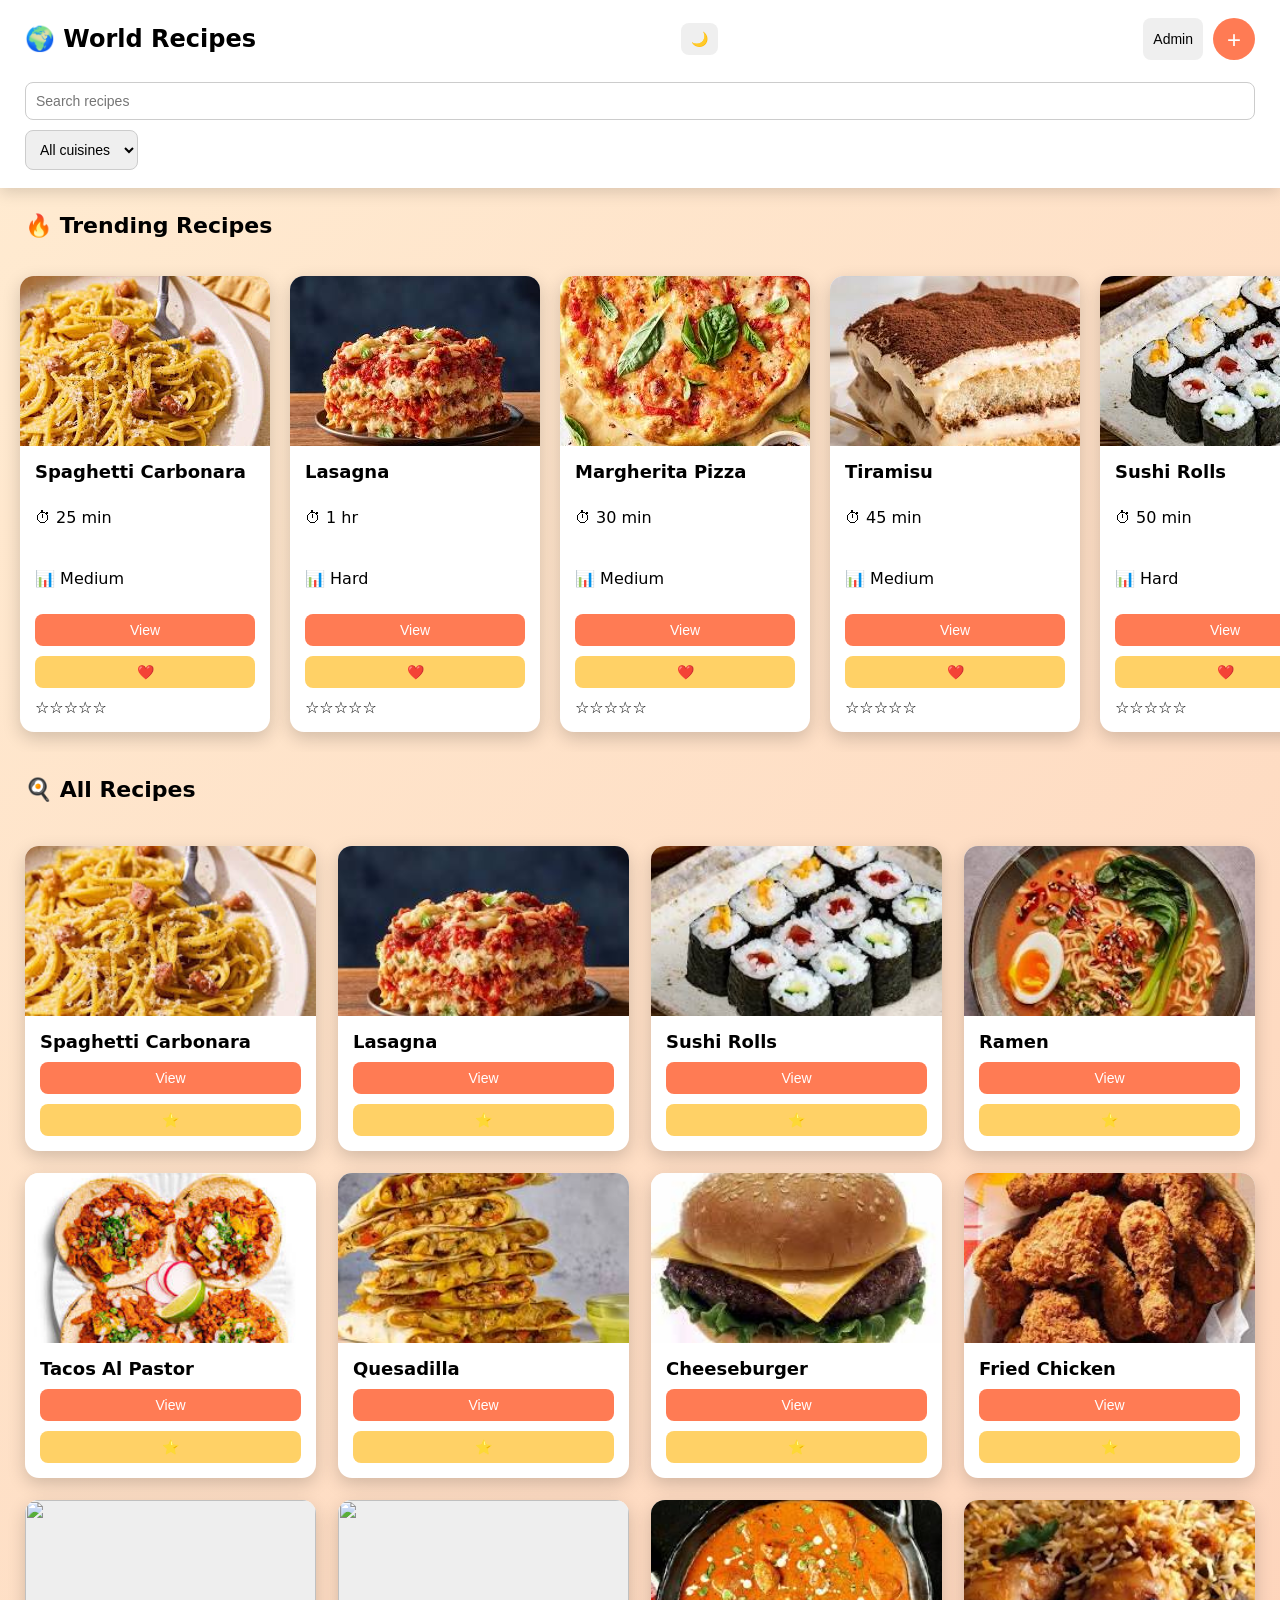
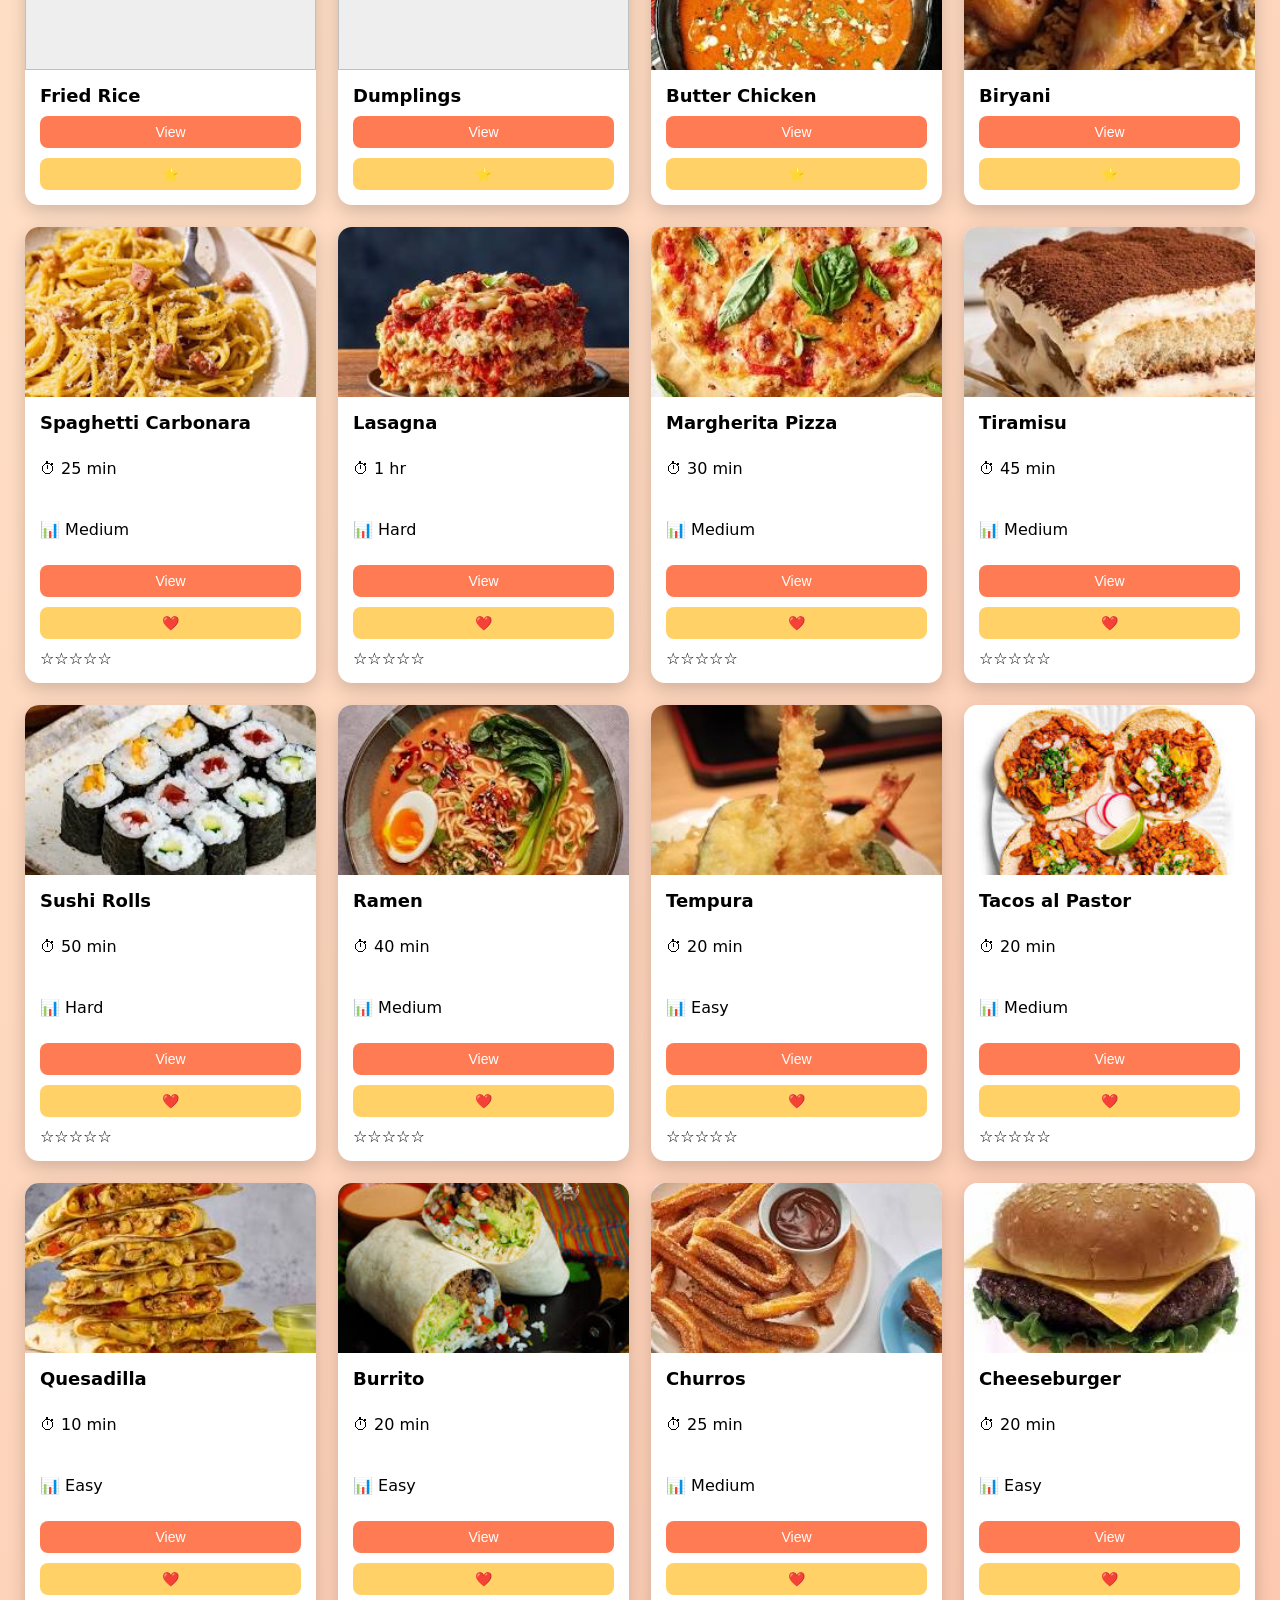
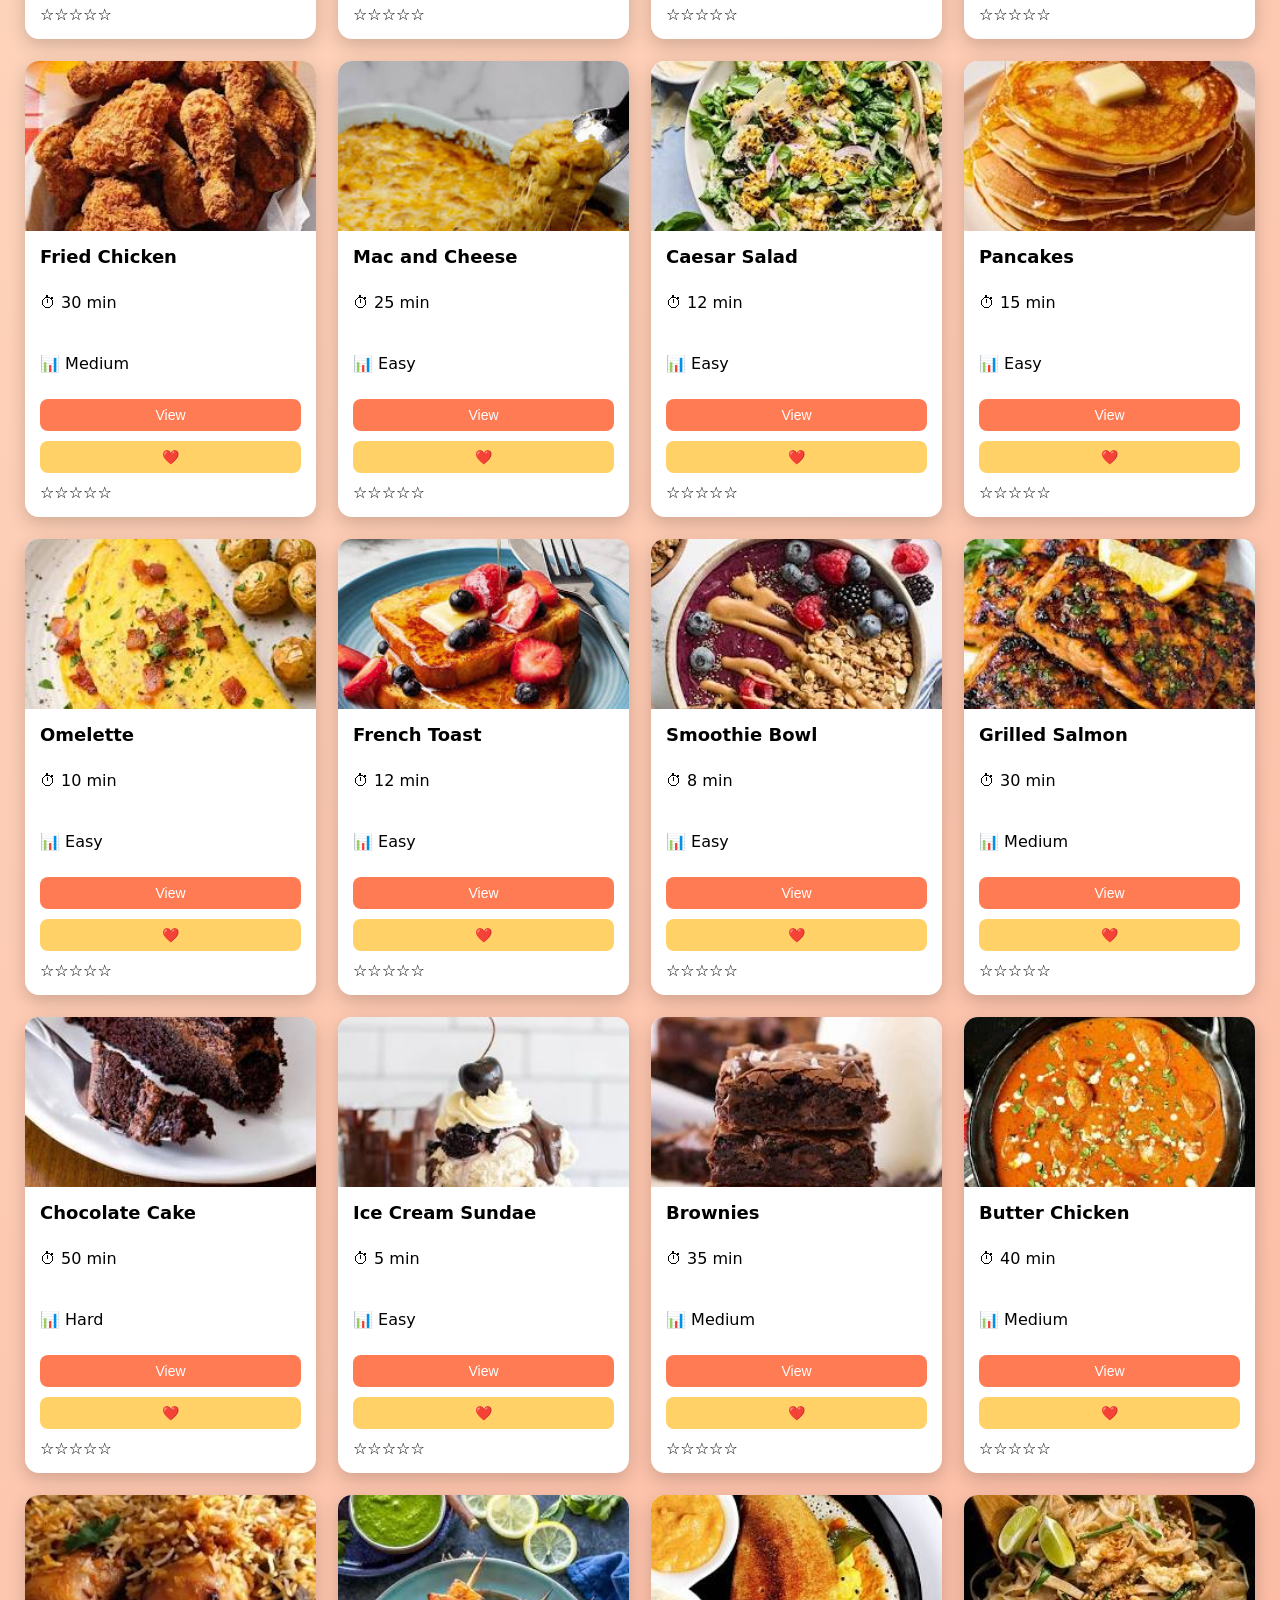
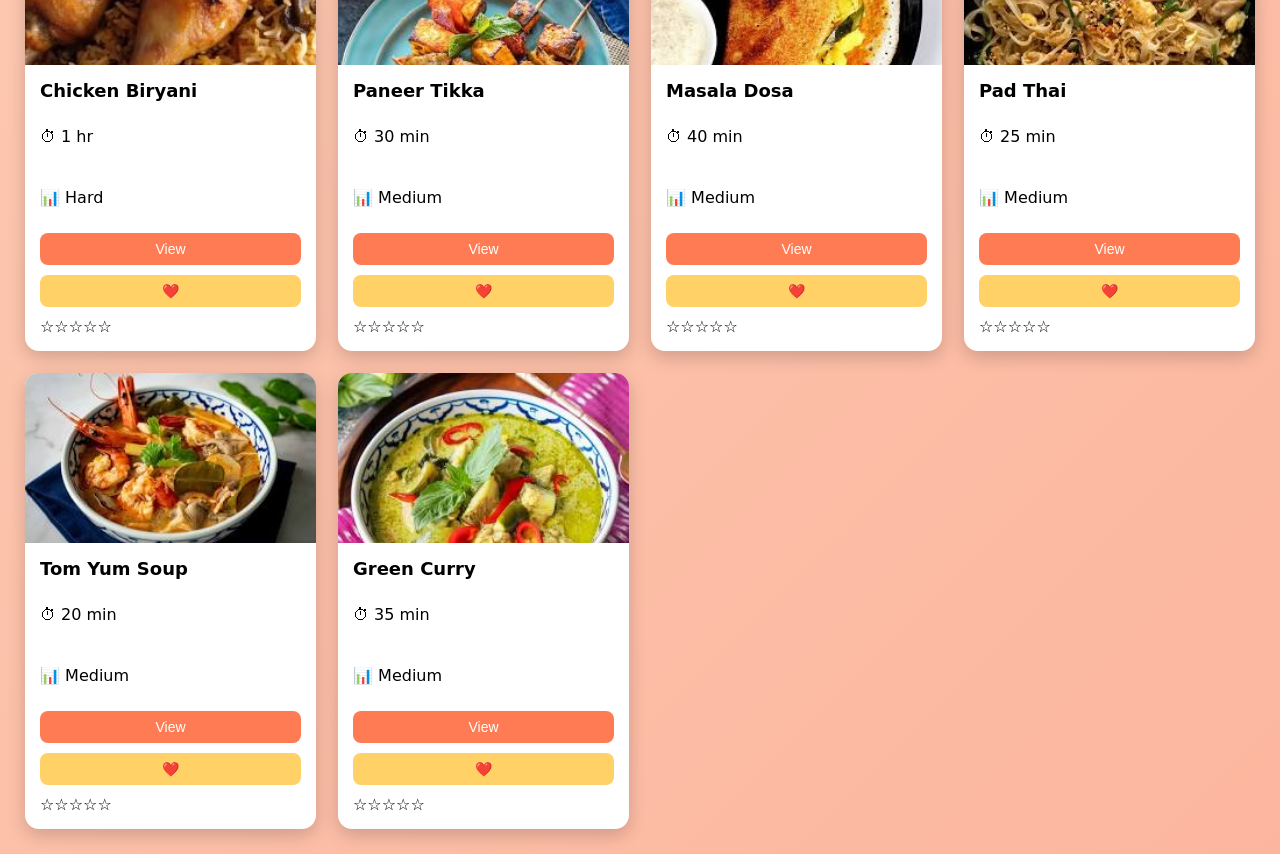
==== commit adebf84a: "Update recipe images and fix HTML formatting" ====
--- a/index.html
+++ b/index.html
@@ -40,7 +40,7 @@
 <div class="container" id="recipes">
 
 <div class="recipe" data-type="italian">
-<img src="https://images.unsplash.com/photo-1603133872878-684f208fb84b">
+<img src="spaghetti_carbonara.jpg">
 <div class="content">
 <h3>Spaghetti Carbonara</h3>
 <button class="view">View</button>
@@ -52,7 +52,7 @@
 </div>
 
 <div class="recipe" data-type="italian">
-<img src="https://images.unsplash.com/photo-1600891964092-4316c288032e">
+<img src="lasagna.jpg">
 <div class="content">
 <h3>Lasagna</h3>
 <button class="view">View</button>
@@ -64,7 +64,7 @@
 </div>
 
 <div class="recipe" data-type="japanese">
-<img src="https://images.unsplash.com/photo-1553621042-f6e147245754">
+<img src="sushi_rolls.jpg">
 <div class="content">
 <h3>Sushi Rolls</h3>
 <button class="view">View</button>
@@ -76,7 +76,7 @@
 </div>
 
 <div class="recipe" data-type="japanese">
-<img src="https://images.unsplash.com/photo-1604908176997-4312c5a2b7a2">
+<img src="ramen.jpg">
 <div class="content">
 <h3>Ramen</h3>
 <button class="view">View</button>
@@ -88,9 +88,9 @@
 </div>
 
 <div class="recipe" data-type="mexican">
-<img src="https://images.unsplash.com/photo-1600891964599-f61ba0e24092">
+<img src="tacos_al_pastor.jpg">
 <div class="content">
-<h3>Tacos</h3>
+<h3>Tacos Al Pastor</h3>
 <button class="view">View</button>
 <button class="fav">⭐</button>
 <div class="details">
@@ -100,7 +100,7 @@
 </div>
 
 <div class="recipe" data-type="mexican">
-<img src="https://images.unsplash.com/photo-1601924638867-3ec2f2f2b9a9">
+<img src="quesadilla.jpg">
 <div class="content">
 <h3>Quesadilla</h3>
 <button class="view">View</button>
@@ -112,7 +112,7 @@
 </div>
 
 <div class="recipe" data-type="american">
-<img src="https://images.unsplash.com/photo-1550547660-d9450f859349">
+<img src="cheeseburger.jpg">
 <div class="content">
 <h3>Cheeseburger</h3>
 <button class="view">View</button>
@@ -124,7 +124,7 @@
 </div>
 
 <div class="recipe" data-type="american">
-<img src="https://images.unsplash.com/photo-1562967916-eb82221dfb36">
+<img src="fried_chicken.jpg">
 <div class="content">
 <h3>Fried Chicken</h3>
 <button class="view">View</button>
@@ -136,7 +136,7 @@
 </div>
 
 <div class="recipe" data-type="chinese">
-<img src="https://images.unsplash.com/photo-1585032226651-759b368d7246">
+<img src="fried_rice.jpg">
 <div class="content">
 <h3>Fried Rice</h3>
 <button class="view">View</button>
@@ -148,7 +148,7 @@
 </div>
 
 <div class="recipe" data-type="chinese">
-<img src="https://images.unsplash.com/photo-1544025162-d76694265947">
+<img src="dumplings.jpg">
 <div class="content">
 <h3>Dumplings</h3>
 <button class="view">View</button>
@@ -160,7 +160,7 @@
 </div>
 
 <div class="recipe" data-type="indian">
-<img src="https://images.unsplash.com/photo-1605475128023-54c95c6f9c9f">
+<img src="butter_chicken.jpg">
 <div class="content">
 <h3>Butter Chicken</h3>
 <button class="view">View</button>
@@ -172,7 +172,7 @@
 </div>
 
 <div class="recipe" data-type="indian">
-<img src="https://images.unsplash.com/photo-1596797038530-2c107aa2c4c0">
+<img src="chicken_biryani.jpg">
 <div class="content">
 <h3>Biryani</h3>
 <button class="view">View</button>
@@ -189,3 +189,4 @@
 
 </body>
 </html>
+
--- a/style.css
+++ b/style.css
@@ -189,6 +189,45 @@
 .formBox button:hover{
 background:#ff5722;
 }
+.sectionTitle{
+margin-left:25px;
+margin-top:25px;
+font-size:22px;
+}
+
+.trending{
+display:flex;
+gap:20px;
+overflow-x:auto;
+padding:20px;
+}
+
+.trending .recipe{
+min-width:250px;
+}
+
+/* DARK MODE */
+
+.dark{
+background:#1f1f1f;
+color:white;
+}
+
+.dark header{
+background:#2a2a2a;
+}
+
+.dark .recipe{
+background:#2a2a2a;
+color:white;
+}
+
+.dark input,
+.dark select{
+background:#333;
+color:white;
+border:none;
+}
 
 /* MOBILE */
 
@@ -218,3 +257,4 @@
 }
 
 }
+
